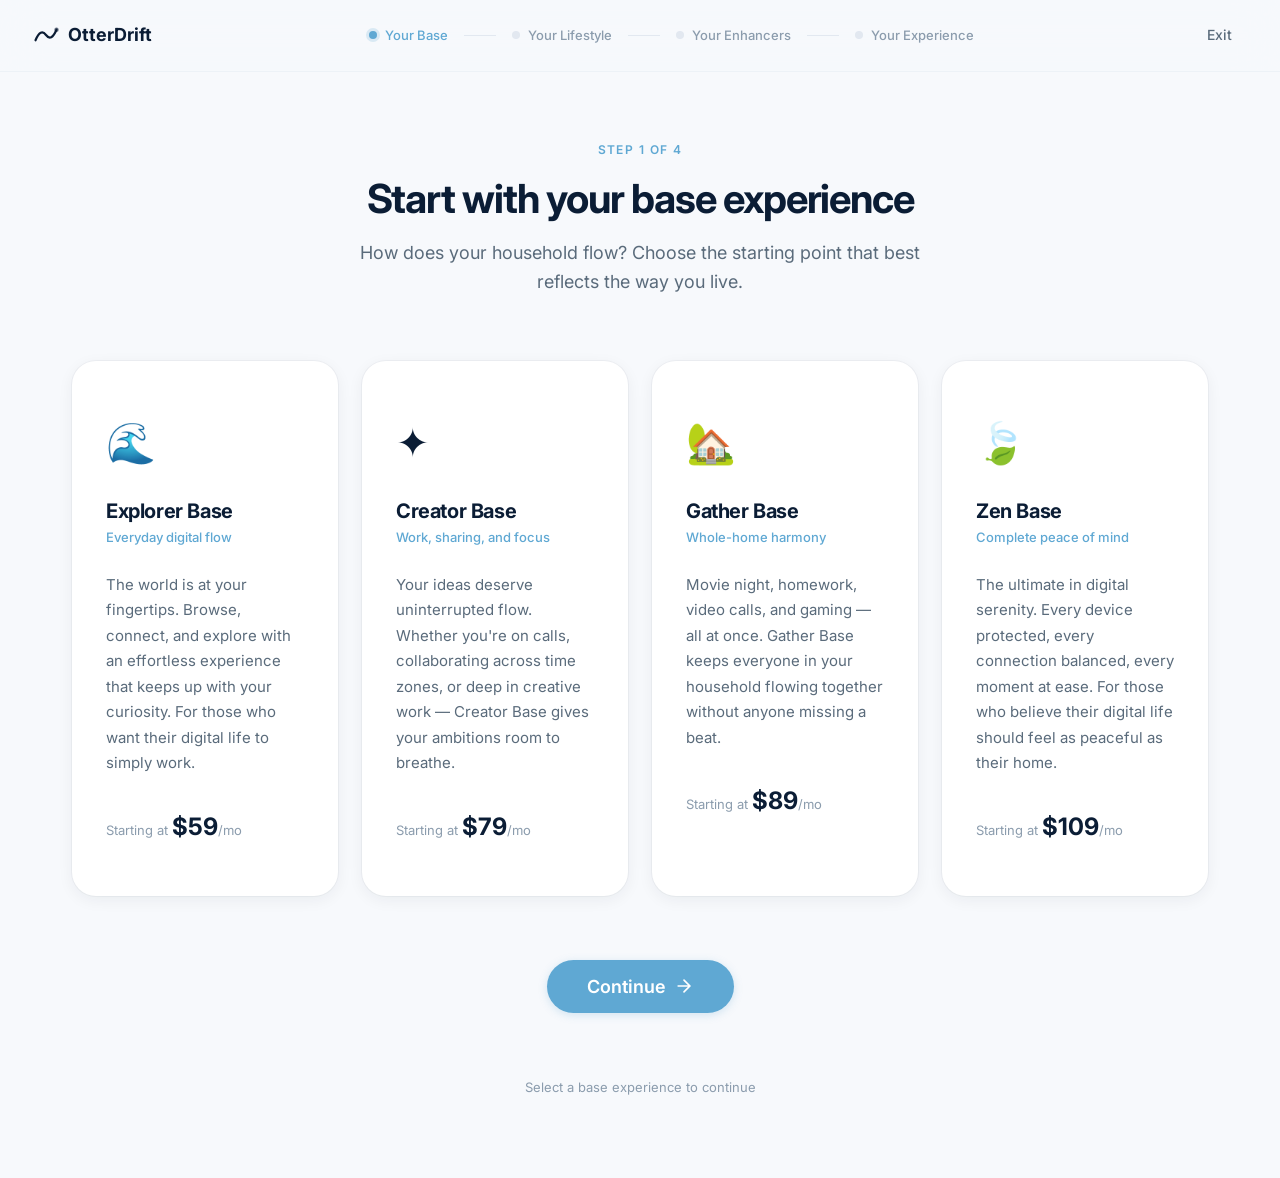
==== build.html @ 93a8de09 "Design complete OtterDrift website with Apple-inspired buyer flow Build the full OtterDrift brand we" ====
<!DOCTYPE html>
<html lang="en">
<head>
  <meta charset="UTF-8">
  <meta name="viewport" content="width=device-width, initial-scale=1.0">
  <title>Build Your Experience — OtterDrift</title>
  <meta name="description" content="Build your personal OtterDrift experience. Choose your base, tell us about your life, and we'll shape the perfect connection for you.">
  <link rel="preconnect" href="https://fonts.googleapis.com">
  <link rel="preconnect" href="https://fonts.gstatic.com" crossorigin>
  <link href="https://fonts.googleapis.com/css2?family=Inter:wght@400;500;600;700&display=swap" rel="stylesheet">
  <link rel="stylesheet" href="css/style.css">
  <link rel="icon" href="data:image/svg+xml,<svg xmlns='http://www.w3.org/2000/svg' viewBox='0 0 32 32'><path d='M6 22 Q12 10 16 16 Q20 22 26 10' stroke='%235FA8D3' fill='none' stroke-width='3' stroke-linecap='round'/></svg>">
</head>
<body class="build-page">

  <!-- Build Navigation -->
  <nav class="build-nav" id="buildNav">
    <a href="index.html" class="build-nav__logo">
      <svg viewBox="0 0 32 32" fill="none">
        <path d="M4 22 Q10 8 16 16 Q22 24 28 10" stroke="currentColor" stroke-width="2.5" stroke-linecap="round" fill="none"/>
        <circle cx="28" cy="10" r="2.5" fill="currentColor" opacity="0.6"/>
      </svg>
      OtterDrift
    </a>

    <div class="build-nav__progress" id="progressNav">
      <div class="build-nav__step build-nav__step--active" data-step="1">
        <span class="build-nav__step-dot"></span>
        <span class="build-nav__step-text">Your Base</span>
      </div>
      <div class="build-nav__separator"></div>
      <div class="build-nav__step" data-step="2">
        <span class="build-nav__step-dot"></span>
        <span class="build-nav__step-text">Your Lifestyle</span>
      </div>
      <div class="build-nav__separator"></div>
      <div class="build-nav__step" data-step="3">
        <span class="build-nav__step-dot"></span>
        <span class="build-nav__step-text">Your Enhancers</span>
      </div>
      <div class="build-nav__separator"></div>
      <div class="build-nav__step" data-step="4">
        <span class="build-nav__step-dot"></span>
        <span class="build-nav__step-text">Your Experience</span>
      </div>
    </div>

    <a href="index.html" class="build-nav__close">
      <span>Exit</span>
    </a>
  </nav>

  <!-- Build Flow -->
  <div class="build-flow" id="buildFlow">

    <!-- ==============================
         STEP 1: Choose Your Base
         ============================== -->
    <div class="build-step build-step--active" id="step1" data-step="1">
      <div class="build-step__header">
        <span class="build-step__overline">Step 1 of 4</span>
        <h1 class="build-step__title">Start with your base experience</h1>
        <p class="build-step__subtitle">
          How does your household flow? Choose the starting point that best reflects the way you live.
        </p>
      </div>

      <div class="base-grid" id="baseGrid">

        <!-- Explorer Base -->
        <div class="base-card base-card--explorer" data-base="explorer" data-price="59">
          <div class="base-card__check">
            <svg viewBox="0 0 24 24" fill="none" stroke="currentColor" stroke-width="3" stroke-linecap="round" stroke-linejoin="round" width="14" height="14">
              <polyline points="20 6 9 17 4 12"/>
            </svg>
          </div>
          <span class="base-card__icon">🌊</span>
          <h3 class="base-card__name">Explorer Base</h3>
          <p class="base-card__tagline">Everyday digital flow</p>
          <p class="base-card__desc">
            The world is at your fingertips. Browse, connect, and explore with an effortless experience that keeps up with your curiosity. For those who want their digital life to simply work.
          </p>
          <div class="base-card__price">
            Starting at <strong>$59</strong>/mo
          </div>
        </div>

        <!-- Creator Base -->
        <div class="base-card base-card--creator" data-base="creator" data-price="79">
          <div class="base-card__check">
            <svg viewBox="0 0 24 24" fill="none" stroke="currentColor" stroke-width="3" stroke-linecap="round" stroke-linejoin="round" width="14" height="14">
              <polyline points="20 6 9 17 4 12"/>
            </svg>
          </div>
          <span class="base-card__icon">✦</span>
          <h3 class="base-card__name">Creator Base</h3>
          <p class="base-card__tagline">Work, sharing, and focus</p>
          <p class="base-card__desc">
            Your ideas deserve uninterrupted flow. Whether you're on calls, collaborating across time zones, or deep in creative work — Creator Base gives your ambitions room to breathe.
          </p>
          <div class="base-card__price">
            Starting at <strong>$79</strong>/mo
          </div>
        </div>

        <!-- Gather Base -->
        <div class="base-card base-card--gather" data-base="gather" data-price="89">
          <div class="base-card__check">
            <svg viewBox="0 0 24 24" fill="none" stroke="currentColor" stroke-width="3" stroke-linecap="round" stroke-linejoin="round" width="14" height="14">
              <polyline points="20 6 9 17 4 12"/>
            </svg>
          </div>
          <span class="base-card__icon">🏡</span>
          <h3 class="base-card__name">Gather Base</h3>
          <p class="base-card__tagline">Whole-home harmony</p>
          <p class="base-card__desc">
            Movie night, homework, video calls, and gaming — all at once. Gather Base keeps everyone in your household flowing together without anyone missing a beat.
          </p>
          <div class="base-card__price">
            Starting at <strong>$89</strong>/mo
          </div>
        </div>

        <!-- Zen Base -->
        <div class="base-card base-card--zen" data-base="zen" data-price="109">
          <div class="base-card__check">
            <svg viewBox="0 0 24 24" fill="none" stroke="currentColor" stroke-width="3" stroke-linecap="round" stroke-linejoin="round" width="14" height="14">
              <polyline points="20 6 9 17 4 12"/>
            </svg>
          </div>
          <span class="base-card__icon">🍃</span>
          <h3 class="base-card__name">Zen Base</h3>
          <p class="base-card__tagline">Complete peace of mind</p>
          <p class="base-card__desc">
            The ultimate in digital serenity. Every device protected, every connection balanced, every moment at ease. For those who believe their digital life should feel as peaceful as their home.
          </p>
          <div class="base-card__price">
            Starting at <strong>$109</strong>/mo
          </div>
        </div>

      </div>

      <div class="build-actions">
        <button class="btn btn--primary btn--large" id="step1Next" disabled>
          Continue
          <svg class="btn__icon" viewBox="0 0 24 24" fill="none" stroke="currentColor" stroke-width="2" stroke-linecap="round">
            <path d="M5 12h14M12 5l7 7-7 7"/>
          </svg>
        </button>
      </div>
      <p class="build-hint" id="step1Hint">Select a base experience to continue</p>
    </div>

    <!-- ==============================
         STEP 2: Lifestyle Fit
         ============================== -->
    <div class="build-step" id="step2" data-step="2">
      <div class="build-step__header">
        <span class="build-step__overline">Step 2 of 4</span>
        <h1 class="build-step__title">Tell us about your home</h1>
        <p class="build-step__subtitle">
          What best reflects how your household lives? This helps us shape the experience around you.
        </p>
      </div>

      <div class="personalization-section">
        <div class="personalization-section__header">
          <p class="personalization-section__label">Lifestyle Fit</p>
          <h3 class="personalization-section__title">Select what resonates most</h3>
          <p class="personalization-section__desc">Choose one or more that describe your home life.</p>
        </div>

        <div class="lifestyle-grid" id="lifestyleGrid">

          <div class="lifestyle-card" data-lifestyle="busy-household">
            <span class="lifestyle-card__icon">👨‍👩‍👧‍👦</span>
            <h4 class="lifestyle-card__name">Busy household</h4>
            <p class="lifestyle-card__desc">Multiple people, multiple rhythms, one seamless experience for all.</p>
          </div>

          <div class="lifestyle-card" data-lifestyle="home-office">
            <span class="lifestyle-card__icon">💼</span>
            <h4 class="lifestyle-card__name">Home office</h4>
            <p class="lifestyle-card__desc">Your professional life deserves a dedicated, focused flow.</p>
          </div>

          <div class="lifestyle-card" data-lifestyle="streaming">
            <span class="lifestyle-card__icon">🎬</span>
            <h4 class="lifestyle-card__name">Streaming &amp; entertainment</h4>
            <p class="lifestyle-card__desc">Every story deserves to be experienced without interruption.</p>
          </div>

          <div class="lifestyle-card" data-lifestyle="gaming">
            <span class="lifestyle-card__icon">🎮</span>
            <h4 class="lifestyle-card__name">Gaming &amp; immersive</h4>
            <p class="lifestyle-card__desc">Dive deep into immersive worlds without looking back.</p>
          </div>

          <div class="lifestyle-card" data-lifestyle="smart-home">
            <span class="lifestyle-card__icon">🏠</span>
            <h4 class="lifestyle-card__name">Smart home</h4>
            <p class="lifestyle-card__desc">Your home thinks ahead so you don't have to.</p>
          </div>

        </div>
      </div>

      <div class="build-actions">
        <button class="btn btn--secondary" id="step2Back">
          <svg class="btn__icon" viewBox="0 0 24 24" fill="none" stroke="currentColor" stroke-width="2" stroke-linecap="round" style="transform: rotate(180deg);">
            <path d="M5 12h14M12 5l7 7-7 7"/>
          </svg>
          Back
        </button>
        <button class="btn btn--primary btn--large" id="step2Next" disabled>
          Continue
          <svg class="btn__icon" viewBox="0 0 24 24" fill="none" stroke="currentColor" stroke-width="2" stroke-linecap="round">
            <path d="M5 12h14M12 5l7 7-7 7"/>
          </svg>
        </button>
      </div>
      <p class="build-hint" id="step2Hint">Select at least one lifestyle to continue</p>
    </div>

    <!-- ==============================
         STEP 3: Experience Enhancers
         ============================== -->
    <div class="build-step" id="step3" data-step="3">
      <div class="build-step__header">
        <span class="build-step__overline">Step 3 of 4</span>
        <h1 class="build-step__title">Complete your experience</h1>
        <p class="build-step__subtitle">
          These aren't extras — they're essential elements that make your OtterDrift experience feel complete.
        </p>
      </div>

      <div class="personalization-section">
        <div class="personalization-section__header">
          <p class="personalization-section__label">Experience Enhancers</p>
          <h3 class="personalization-section__title">Shape how OtterDrift works for you</h3>
          <p class="personalization-section__desc">Select the elements that matter most to your household.</p>
        </div>

        <div class="enhancer-grid" id="enhancerGrid">

          <div class="enhancer-card" data-enhancer="flow-management" data-enhancer-price="10">
            <div class="enhancer-card__check">
              <svg viewBox="0 0 24 24" fill="none" stroke="currentColor" stroke-width="3" stroke-linecap="round" width="12" height="12">
                <polyline points="20 6 9 17 4 12"/>
              </svg>
            </div>
            <span class="enhancer-card__icon">🌀</span>
            <h4 class="enhancer-card__name">Intelligent flow management</h4>
            <p class="enhancer-card__desc">Your connection learns your rhythm and adapts — prioritizing what matters, when it matters.</p>
            <p class="enhancer-card__price">+$10/mo</p>
          </div>

          <div class="enhancer-card" data-enhancer="digital-safety" data-enhancer-price="10">
            <div class="enhancer-card__check">
              <svg viewBox="0 0 24 24" fill="none" stroke="currentColor" stroke-width="3" stroke-linecap="round" width="12" height="12">
                <polyline points="20 6 9 17 4 12"/>
              </svg>
            </div>
            <span class="enhancer-card__icon">🛡️</span>
            <h4 class="enhancer-card__name">Digital safety &amp; protection</h4>
            <p class="enhancer-card__desc">A protective layer that keeps threats away from every device in your home — invisibly and automatically.</p>
            <p class="enhancer-card__price">+$10/mo</p>
          </div>

          <div class="enhancer-card" data-enhancer="guest-access" data-enhancer-price="5">
            <div class="enhancer-card__check">
              <svg viewBox="0 0 24 24" fill="none" stroke="currentColor" stroke-width="3" stroke-linecap="round" width="12" height="12">
                <polyline points="20 6 9 17 4 12"/>
              </svg>
            </div>
            <span class="enhancer-card__icon">👋</span>
            <h4 class="enhancer-card__name">Guest access control</h4>
            <p class="enhancer-card__desc">Welcome visitors with seamless, separated access — no sharing passwords, no worries.</p>
            <p class="enhancer-card__price">+$5/mo</p>
          </div>

          <div class="enhancer-card" data-enhancer="priority-support" data-enhancer-price="15">
            <div class="enhancer-card__check">
              <svg viewBox="0 0 24 24" fill="none" stroke="currentColor" stroke-width="3" stroke-linecap="round" width="12" height="12">
                <polyline points="20 6 9 17 4 12"/>
              </svg>
            </div>
            <span class="enhancer-card__icon">💬</span>
            <h4 class="enhancer-card__name">Priority human support</h4>
            <p class="enhancer-card__desc">Real people, not automated responses. A dedicated expert is always just a call away when you need guidance.</p>
            <p class="enhancer-card__price">+$15/mo</p>
          </div>

          <div class="enhancer-card" data-enhancer="quiet-focus" data-enhancer-price="5">
            <div class="enhancer-card__check">
              <svg viewBox="0 0 24 24" fill="none" stroke="currentColor" stroke-width="3" stroke-linecap="round" width="12" height="12">
                <polyline points="20 6 9 17 4 12"/>
              </svg>
            </div>
            <span class="enhancer-card__icon">🌙</span>
            <h4 class="enhancer-card__name">Quiet &amp; focus modes</h4>
            <p class="enhancer-card__desc">Schedule distraction-free windows for work, sleep, or family time. Your home follows your lead.</p>
            <p class="enhancer-card__price">+$5/mo</p>
          </div>

        </div>
      </div>

      <div class="build-actions">
        <button class="btn btn--secondary" id="step3Back">
          <svg class="btn__icon" viewBox="0 0 24 24" fill="none" stroke="currentColor" stroke-width="2" stroke-linecap="round" style="transform: rotate(180deg);">
            <path d="M5 12h14M12 5l7 7-7 7"/>
          </svg>
          Back
        </button>
        <button class="btn btn--primary btn--large" id="step3Next" disabled>
          See My Experience
          <svg class="btn__icon" viewBox="0 0 24 24" fill="none" stroke="currentColor" stroke-width="2" stroke-linecap="round">
            <path d="M5 12h14M12 5l7 7-7 7"/>
          </svg>
        </button>
      </div>
      <p class="build-hint" id="step3Hint">Select at least one enhancer to continue</p>
    </div>

    <!-- ==============================
         STEP 4: Experience Summary & Checkout
         ============================== -->
    <div class="build-step" id="step4" data-step="4">
      <div class="build-step__header">
        <span class="build-step__overline">Your Experience</span>
        <h1 class="build-step__title">Here's what we've built together</h1>
        <p class="build-step__subtitle">
          A curated OtterDrift experience, shaped entirely around the way you live.
        </p>
      </div>

      <!-- Summary Card -->
      <div class="summary" id="summaryContainer">
        <div class="summary__card">

          <!-- Summary Hero -->
          <div class="summary__hero">
            <div class="summary__hero-content">
              <p class="summary__hero-overline">Your OtterDrift Experience</p>
              <h2 class="summary__hero-title" id="summaryTitle"><!-- Dynamically populated --></h2>
              <p class="summary__hero-narrative" id="summaryNarrative"><!-- Dynamically populated --></p>
            </div>
          </div>

          <!-- Summary Body -->
          <div class="summary__body">

            <!-- Base -->
            <div class="summary__section">
              <p class="summary__section-label">Your base experience</p>
              <div class="summary__base" id="summaryBase">
                <!-- Dynamically populated -->
              </div>
            </div>

            <!-- Lifestyle -->
            <div class="summary__section">
              <p class="summary__section-label">Your lifestyle</p>
              <div class="summary__tags" id="summaryLifestyle">
                <!-- Dynamically populated -->
              </div>
            </div>

            <!-- Enhancers -->
            <div class="summary__section">
              <p class="summary__section-label">Your experience includes</p>
              <div class="summary__tags" id="summaryEnhancers">
                <!-- Dynamically populated -->
              </div>
            </div>

            <!-- Price -->
            <div class="summary__price-section">
              <p class="summary__price-label">Your monthly experience</p>
              <p class="summary__price" id="summaryPrice"><!-- Dynamically populated --></p>
              <p class="summary__price-note">No contracts. No hidden fees. Cancel anytime.</p>
            </div>

          </div>

          <!-- Checkout -->
          <div class="summary__checkout">
            <button class="summary__checkout-btn" id="checkoutBtn">
              Begin My OtterDrift Experience
            </button>
          </div>

          <!-- Reassurance -->
          <div class="summary__reassurance">
            <div class="summary__reassurance-item">
              <svg viewBox="0 0 24 24" fill="none" stroke="currentColor" stroke-width="2" stroke-linecap="round">
                <polyline points="20 6 9 17 4 12"/>
              </svg>
              No contracts
            </div>
            <div class="summary__reassurance-item">
              <svg viewBox="0 0 24 24" fill="none" stroke="currentColor" stroke-width="2" stroke-linecap="round">
                <polyline points="20 6 9 17 4 12"/>
              </svg>
              Free setup
            </div>
            <div class="summary__reassurance-item">
              <svg viewBox="0 0 24 24" fill="none" stroke="currentColor" stroke-width="2" stroke-linecap="round">
                <polyline points="20 6 9 17 4 12"/>
              </svg>
              30-day peace of mind guarantee
            </div>
          </div>

        </div>
      </div>

      <!-- Checkout Form (hidden initially) -->
      <div class="checkout-form" id="checkoutForm" style="display: none;">
        <div class="checkout-form__section">
          <h3 class="checkout-form__title">Where should we set up your experience?</h3>
          <div class="form-row">
            <div class="form-group">
              <label for="firstName">First name</label>
              <input type="text" id="firstName" placeholder="Jane">
            </div>
            <div class="form-group">
              <label for="lastName">Last name</label>
              <input type="text" id="lastName" placeholder="Doe">
            </div>
          </div>
          <div class="form-row--full" style="margin-bottom: var(--space-lg);">
            <div class="form-group">
              <label for="email">Email address</label>
              <input type="email" id="email" placeholder="jane@example.com">
            </div>
          </div>
          <div class="form-row--full" style="margin-bottom: var(--space-lg);">
            <div class="form-group">
              <label for="address">Service address</label>
              <input type="text" id="address" placeholder="123 River Lane">
            </div>
          </div>
          <div class="form-row">
            <div class="form-group">
              <label for="city">City</label>
              <input type="text" id="city" placeholder="Riverdale">
            </div>
            <div class="form-group">
              <label for="zip">ZIP code</label>
              <input type="text" id="zip" placeholder="90210">
            </div>
          </div>
          <div class="form-row--full" style="margin-bottom: var(--space-lg);">
            <div class="form-group">
              <label for="phone">Phone number</label>
              <input type="tel" id="phone" placeholder="(555) 123-4567">
            </div>
          </div>
        </div>

        <div class="checkout-form__section">
          <h3 class="checkout-form__title">When would you like to start?</h3>
          <div class="form-row--full">
            <div class="form-group">
              <label for="startDate">Preferred start date</label>
              <input type="date" id="startDate">
            </div>
          </div>
        </div>

        <div class="build-actions" style="padding-top: var(--space-xl);">
          <button class="btn btn--primary btn--large" id="submitOrder" style="width: 100%; max-width: 400px;">
            Complete My Experience
            <svg class="btn__icon" viewBox="0 0 24 24" fill="none" stroke="currentColor" stroke-width="2" stroke-linecap="round">
              <polyline points="20 6 9 17 4 12"/>
            </svg>
          </button>
        </div>
        <p class="build-hint">Your information is encrypted and secure. We'll reach out to confirm your setup details.</p>
      </div>

      <div class="build-actions" id="step4Actions">
        <button class="btn btn--secondary" id="step4Back">
          <svg class="btn__icon" viewBox="0 0 24 24" fill="none" stroke="currentColor" stroke-width="2" stroke-linecap="round" style="transform: rotate(180deg);">
            <path d="M5 12h14M12 5l7 7-7 7"/>
          </svg>
          Adjust My Experience
        </button>
      </div>

      <!-- Confirmation (hidden initially) -->
      <div id="confirmationScreen" style="display: none;">
        <div class="summary" style="margin-top: var(--space-2xl);">
          <div class="summary__card">
            <div class="summary__hero" style="padding: var(--space-4xl) var(--space-2xl);">
              <div class="summary__hero-content">
                <p style="font-size: 3rem; margin-bottom: var(--space-lg);">🎉</p>
                <h2 class="summary__hero-title">Welcome to OtterDrift</h2>
                <p class="summary__hero-narrative" style="margin-top: var(--space-lg);">
                  Your experience is being prepared. We'll reach out shortly with everything you need to start your seamless, effortless digital life. The drift begins soon.
                </p>
              </div>
            </div>
            <div style="padding: var(--space-2xl); text-align: center;">
              <a href="index.html" class="btn btn--primary">Return Home</a>
            </div>
          </div>
        </div>
      </div>

    </div>

  </div>

  <script src="js/build.js"></script>
</body>
</html>
---- css/style.css ----
/* ============================================
   OtterDrift Design System
   A calm, fluid, premium experience
   ============================================ */

/* ---------- Reset & Base ---------- */
*, *::before, *::after {
  margin: 0;
  padding: 0;
  box-sizing: border-box;
}

html {
  scroll-behavior: smooth;
  -webkit-font-smoothing: antialiased;
  -moz-osx-font-smoothing: grayscale;
}

body {
  font-family: 'Inter', -apple-system, BlinkMacSystemFont, 'SF Pro Display', 'Segoe UI', Roboto, Helvetica, Arial, sans-serif;
  color: var(--color-text);
  background-color: var(--color-background);
  line-height: 1.6;
  overflow-x: hidden;
}

img { max-width: 100%; display: block; }
a { text-decoration: none; color: inherit; }
button { cursor: pointer; border: none; background: none; font-family: inherit; }
ul, ol { list-style: none; }

/* ---------- Design Tokens ---------- */
:root {
  /* Colors */
  --color-primary: #0B1D35;
  --color-secondary: #1B4965;
  --color-accent: #5FA8D3;
  --color-accent-soft: #8FC4E2;
  --color-warm: #CAE9FF;
  --color-highlight: #62B6CB;
  --color-surface: #FFFFFF;
  --color-background: #F7F9FC;
  --color-background-warm: #F0F4F8;
  --color-text: #0B1D35;
  --color-text-secondary: #5A6B7B;
  --color-text-light: #8B9CAD;
  --color-border: #E2E8F0;
  --color-border-light: #EDF2F7;
  --color-amber: #E8985E;
  --color-success: #48BB78;
  --color-hero-start: #0B1D35;
  --color-hero-mid: #1B4965;
  --color-hero-end: #2A6F97;

  /* Typography */
  --font-primary: 'Inter', -apple-system, BlinkMacSystemFont, 'SF Pro Display', 'Segoe UI', Roboto, sans-serif;

  /* Spacing */
  --space-2xs: 0.125rem;
  --space-xs: 0.25rem;
  --space-sm: 0.5rem;
  --space-md: 1rem;
  --space-lg: 1.5rem;
  --space-xl: 2rem;
  --space-2xl: 3rem;
  --space-3xl: 4rem;
  --space-4xl: 6rem;
  --space-5xl: 8rem;

  /* Borders */
  --radius-sm: 8px;
  --radius-md: 12px;
  --radius-lg: 16px;
  --radius-xl: 24px;
  --radius-2xl: 32px;
  --radius-full: 9999px;

  /* Shadows */
  --shadow-xs: 0 1px 2px rgba(11, 29, 53, 0.03);
  --shadow-sm: 0 1px 3px rgba(11, 29, 53, 0.04), 0 1px 2px rgba(11, 29, 53, 0.03);
  --shadow-md: 0 4px 6px -1px rgba(11, 29, 53, 0.05), 0 2px 4px -1px rgba(11, 29, 53, 0.03);
  --shadow-lg: 0 10px 25px -3px rgba(11, 29, 53, 0.06), 0 4px 10px -2px rgba(11, 29, 53, 0.03);
  --shadow-xl: 0 20px 40px -5px rgba(11, 29, 53, 0.08), 0 8px 16px -4px rgba(11, 29, 53, 0.03);
  --shadow-2xl: 0 25px 60px -12px rgba(11, 29, 53, 0.12);
  --shadow-card: 0 0 0 1px rgba(11, 29, 53, 0.04), 0 4px 16px rgba(11, 29, 53, 0.06);
  --shadow-card-hover: 0 0 0 1px rgba(95, 168, 211, 0.2), 0 8px 32px rgba(11, 29, 53, 0.1);
  --shadow-selected: 0 0 0 2px var(--color-accent), 0 8px 32px rgba(95, 168, 211, 0.15);

  /* Transitions */
  --ease-out: cubic-bezier(0.16, 1, 0.3, 1);
  --ease-in-out: cubic-bezier(0.65, 0, 0.35, 1);
  --ease-spring: cubic-bezier(0.34, 1.56, 0.64, 1);
  --transition-fast: 150ms var(--ease-out);
  --transition-base: 300ms var(--ease-out);
  --transition-slow: 500ms var(--ease-out);
  --transition-smooth: 700ms var(--ease-out);

  /* Layout */
  --container-max: 1200px;
  --container-narrow: 800px;
  --container-wide: 1400px;
  --nav-height: 72px;
}

/* ---------- Typography ---------- */
h1, h2, h3, h4, h5, h6 {
  font-weight: 600;
  line-height: 1.2;
  letter-spacing: -0.02em;
}

.text-display {
  font-size: clamp(2.5rem, 6vw, 4.5rem);
  font-weight: 700;
  line-height: 1.08;
  letter-spacing: -0.03em;
}

.text-headline {
  font-size: clamp(2rem, 4vw, 3rem);
  font-weight: 600;
  line-height: 1.15;
  letter-spacing: -0.025em;
}

.text-title {
  font-size: clamp(1.5rem, 3vw, 2rem);
  font-weight: 600;
  line-height: 1.2;
}

.text-subtitle {
  font-size: clamp(1.125rem, 2vw, 1.375rem);
  font-weight: 500;
  line-height: 1.4;
}

.text-body {
  font-size: 1rem;
  line-height: 1.6;
}

.text-body-lg {
  font-size: clamp(1.0625rem, 1.5vw, 1.25rem);
  line-height: 1.6;
}

.text-caption {
  font-size: 0.875rem;
  line-height: 1.5;
  color: var(--color-text-secondary);
}

.text-overline {
  font-size: 0.75rem;
  font-weight: 600;
  letter-spacing: 0.1em;
  text-transform: uppercase;
  color: var(--color-accent);
}

/* ---------- Layout ---------- */
.container {
  max-width: var(--container-max);
  margin: 0 auto;
  padding: 0 var(--space-xl);
}

.container--narrow {
  max-width: var(--container-narrow);
}

.container--wide {
  max-width: var(--container-wide);
}

.section {
  padding: var(--space-5xl) 0;
}

.section--compact {
  padding: var(--space-3xl) 0;
}

/* ---------- Navigation ---------- */
.nav {
  position: fixed;
  top: 0;
  left: 0;
  right: 0;
  height: var(--nav-height);
  z-index: 1000;
  transition: background var(--transition-base), box-shadow var(--transition-base), backdrop-filter var(--transition-base);
}

.nav--scrolled {
  background: rgba(247, 249, 252, 0.85);
  backdrop-filter: blur(20px) saturate(180%);
  -webkit-backdrop-filter: blur(20px) saturate(180%);
  box-shadow: 0 1px 0 rgba(11, 29, 53, 0.06);
}

.nav--dark {
  background: transparent;
}

.nav--dark.nav--scrolled {
  background: rgba(11, 29, 53, 0.85);
  backdrop-filter: blur(20px) saturate(180%);
  -webkit-backdrop-filter: blur(20px) saturate(180%);
}

.nav__inner {
  max-width: var(--container-wide);
  margin: 0 auto;
  padding: 0 var(--space-xl);
  height: 100%;
  display: flex;
  align-items: center;
  justify-content: space-between;
}

.nav__logo {
  display: flex;
  align-items: center;
  gap: var(--space-sm);
  font-size: 1.25rem;
  font-weight: 700;
  letter-spacing: -0.02em;
  color: var(--color-text);
  transition: color var(--transition-fast);
}

.nav--dark .nav__logo {
  color: var(--color-surface);
}

.nav__logo svg {
  width: 32px;
  height: 32px;
}

.nav__links {
  display: flex;
  align-items: center;
  gap: var(--space-2xl);
}

.nav__link {
  font-size: 0.9375rem;
  font-weight: 500;
  color: var(--color-text-secondary);
  transition: color var(--transition-fast);
  position: relative;
}

.nav__link::after {
  content: '';
  position: absolute;
  bottom: -4px;
  left: 0;
  width: 0;
  height: 2px;
  background: var(--color-accent);
  border-radius: 1px;
  transition: width var(--transition-base);
}

.nav__link:hover {
  color: var(--color-text);
}

.nav__link:hover::after {
  width: 100%;
}

.nav--dark .nav__link {
  color: rgba(255, 255, 255, 0.7);
}

.nav--dark .nav__link:hover {
  color: rgba(255, 255, 255, 1);
}

.nav__cta {
  font-size: 0.875rem;
  font-weight: 600;
  padding: 0.625rem 1.25rem;
  border-radius: var(--radius-full);
  background: var(--color-accent);
  color: var(--color-surface);
  transition: background var(--transition-fast), transform var(--transition-fast), box-shadow var(--transition-fast);
}

.nav__cta:hover {
  background: var(--color-highlight);
  transform: translateY(-1px);
  box-shadow: 0 4px 12px rgba(95, 168, 211, 0.3);
}

.nav__mobile-toggle {
  display: none;
  flex-direction: column;
  gap: 5px;
  width: 24px;
  padding: 2px 0;
}

.nav__mobile-toggle span {
  display: block;
  height: 2px;
  background: var(--color-text);
  border-radius: 1px;
  transition: var(--transition-base);
}

.nav--dark .nav__mobile-toggle span {
  background: var(--color-surface);
}

/* ---------- Buttons ---------- */
.btn {
  display: inline-flex;
  align-items: center;
  justify-content: center;
  gap: var(--space-sm);
  font-size: 1rem;
  font-weight: 600;
  padding: 0.875rem 2rem;
  border-radius: var(--radius-full);
  transition: all var(--transition-base);
  position: relative;
  overflow: hidden;
}

.btn--primary {
  background: var(--color-accent);
  color: var(--color-surface);
  box-shadow: 0 2px 8px rgba(95, 168, 211, 0.25);
}

.btn--primary:hover {
  background: var(--color-highlight);
  transform: translateY(-2px);
  box-shadow: 0 6px 20px rgba(95, 168, 211, 0.35);
}

.btn--primary:active {
  transform: translateY(0);
}

.btn--secondary {
  background: var(--color-surface);
  color: var(--color-text);
  box-shadow: var(--shadow-sm);
  border: 1px solid var(--color-border);
}

.btn--secondary:hover {
  box-shadow: var(--shadow-md);
  border-color: var(--color-accent);
  transform: translateY(-1px);
}

.btn--ghost {
  background: transparent;
  color: var(--color-accent);
  padding: 0.875rem 1rem;
}

.btn--ghost:hover {
  background: rgba(95, 168, 211, 0.08);
}

.btn--large {
  font-size: 1.125rem;
  padding: 1rem 2.5rem;
}

.btn--dark {
  background: var(--color-primary);
  color: var(--color-surface);
}

.btn--dark:hover {
  background: var(--color-secondary);
  transform: translateY(-2px);
  box-shadow: 0 6px 20px rgba(11, 29, 53, 0.25);
}

.btn__icon {
  width: 20px;
  height: 20px;
  transition: transform var(--transition-fast);
}

.btn:hover .btn__icon {
  transform: translateX(3px);
}

/* ---------- Homepage: Hero ---------- */
.hero {
  position: relative;
  min-height: 100vh;
  display: flex;
  align-items: center;
  justify-content: center;
  overflow: hidden;
  background: var(--color-primary);
}

.hero__bg {
  position: absolute;
  inset: 0;
  background: linear-gradient(
    135deg,
    var(--color-hero-start) 0%,
    var(--color-hero-mid) 40%,
    var(--color-hero-end) 70%,
    #3A7CA5 100%
  );
  background-size: 400% 400%;
  animation: heroGradient 20s ease infinite;
}

.hero__bg::after {
  content: '';
  position: absolute;
  inset: 0;
  background:
    radial-gradient(ellipse 80% 50% at 50% 100%, rgba(95, 168, 211, 0.15) 0%, transparent 60%),
    radial-gradient(ellipse 60% 40% at 80% 20%, rgba(98, 182, 203, 0.1) 0%, transparent 50%);
}

@keyframes heroGradient {
  0%, 100% { background-position: 0% 50%; }
  25% { background-position: 50% 100%; }
  50% { background-position: 100% 50%; }
  75% { background-position: 50% 0%; }
}

.hero__waves {
  position: absolute;
  bottom: 0;
  left: 0;
  right: 0;
  height: 200px;
  overflow: hidden;
}

.hero__wave {
  position: absolute;
  bottom: 0;
  left: -5%;
  width: 110%;
  height: 100%;
  opacity: 0.08;
}

.hero__wave path {
  fill: var(--color-surface);
}

.hero__wave--1 { animation: waveFloat 8s ease-in-out infinite; }
.hero__wave--2 { animation: waveFloat 10s ease-in-out infinite reverse; opacity: 0.05; bottom: -20px; }
.hero__wave--3 { animation: waveFloat 12s ease-in-out infinite; opacity: 0.03; bottom: -40px; }

@keyframes waveFloat {
  0%, 100% { transform: translateX(0); }
  50% { transform: translateX(20px); }
}

.hero__content {
  position: relative;
  z-index: 1;
  text-align: center;
  padding: var(--space-5xl) var(--space-xl);
  max-width: 900px;
}

.hero__overline {
  display: inline-block;
  font-size: 0.8125rem;
  font-weight: 600;
  letter-spacing: 0.15em;
  text-transform: uppercase;
  color: var(--color-accent-soft);
  margin-bottom: var(--space-xl);
  opacity: 0;
  animation: fadeUp 800ms var(--ease-out) 200ms forwards;
}

.hero__title {
  font-size: clamp(2.75rem, 7vw, 5rem);
  font-weight: 700;
  line-height: 1.05;
  letter-spacing: -0.035em;
  color: var(--color-surface);
  margin-bottom: var(--space-xl);
  opacity: 0;
  animation: fadeUp 800ms var(--ease-out) 400ms forwards;
}

.hero__title em {
  font-style: normal;
  background: linear-gradient(135deg, var(--color-accent-soft), var(--color-warm));
  -webkit-background-clip: text;
  -webkit-text-fill-color: transparent;
  background-clip: text;
}

.hero__subtitle {
  font-size: clamp(1.0625rem, 2vw, 1.3125rem);
  font-weight: 400;
  line-height: 1.6;
  color: rgba(255, 255, 255, 0.7);
  max-width: 600px;
  margin: 0 auto var(--space-2xl);
  opacity: 0;
  animation: fadeUp 800ms var(--ease-out) 600ms forwards;
}

.hero__cta-group {
  display: flex;
  align-items: center;
  justify-content: center;
  gap: var(--space-lg);
  opacity: 0;
  animation: fadeUp 800ms var(--ease-out) 800ms forwards;
}

.hero__cta {
  font-size: 1.0625rem;
  font-weight: 600;
  padding: 1rem 2.5rem;
  border-radius: var(--radius-full);
  background: var(--color-surface);
  color: var(--color-primary);
  transition: all var(--transition-base);
  box-shadow: 0 4px 16px rgba(0, 0, 0, 0.1);
}

.hero__cta:hover {
  transform: translateY(-2px);
  box-shadow: 0 8px 30px rgba(0, 0, 0, 0.15);
}

.hero__cta--ghost {
  background: transparent;
  color: rgba(255, 255, 255, 0.9);
  border: 1.5px solid rgba(255, 255, 255, 0.25);
  box-shadow: none;
}

.hero__cta--ghost:hover {
  background: rgba(255, 255, 255, 0.1);
  border-color: rgba(255, 255, 255, 0.4);
  box-shadow: none;
}

.hero__scroll-hint {
  position: absolute;
  bottom: var(--space-2xl);
  left: 50%;
  transform: translateX(-50%);
  display: flex;
  flex-direction: column;
  align-items: center;
  gap: var(--space-sm);
  color: rgba(255, 255, 255, 0.4);
  font-size: 0.75rem;
  letter-spacing: 0.1em;
  text-transform: uppercase;
  opacity: 0;
  animation: fadeIn 800ms var(--ease-out) 1200ms forwards;
}

.hero__scroll-hint svg {
  width: 20px;
  height: 20px;
  animation: scrollBounce 2s ease-in-out infinite;
}

@keyframes scrollBounce {
  0%, 100% { transform: translateY(0); }
  50% { transform: translateY(6px); }
}

/* ---------- Homepage: Philosophy ---------- */
.philosophy {
  background: var(--color-surface);
}

.philosophy__header {
  text-align: center;
  max-width: 700px;
  margin: 0 auto var(--space-4xl);
}

.philosophy__grid {
  display: grid;
  grid-template-columns: repeat(3, 1fr);
  gap: var(--space-2xl);
}

.philosophy__card {
  text-align: center;
  padding: var(--space-2xl) var(--space-xl);
}

.philosophy__icon {
  width: 64px;
  height: 64px;
  margin: 0 auto var(--space-xl);
  display: flex;
  align-items: center;
  justify-content: center;
  border-radius: var(--radius-lg);
  background: linear-gradient(135deg, var(--color-warm), var(--color-background));
  color: var(--color-secondary);
}

.philosophy__icon svg {
  width: 28px;
  height: 28px;
}

.philosophy__card h3 {
  font-size: 1.25rem;
  margin-bottom: var(--space-md);
  color: var(--color-text);
}

.philosophy__card p {
  color: var(--color-text-secondary);
  line-height: 1.7;
  font-size: 0.9375rem;
}

/* ---------- Homepage: How It Works ---------- */
.how-it-works {
  background: var(--color-background);
}

.how-it-works__header {
  text-align: center;
  max-width: 600px;
  margin: 0 auto var(--space-4xl);
}

.how-it-works__steps {
  display: grid;
  grid-template-columns: repeat(3, 1fr);
  gap: var(--space-2xl);
  position: relative;
}

.how-it-works__steps::before {
  content: '';
  position: absolute;
  top: 48px;
  left: calc(16.67% + 24px);
  right: calc(16.67% + 24px);
  height: 2px;
  background: linear-gradient(90deg, var(--color-border), var(--color-accent), var(--color-border));
  opacity: 0.5;
}

.step {
  text-align: center;
  position: relative;
}

.step__number {
  width: 56px;
  height: 56px;
  border-radius: 50%;
  background: var(--color-surface);
  border: 2px solid var(--color-accent);
  color: var(--color-accent);
  font-size: 1.25rem;
  font-weight: 700;
  display: flex;
  align-items: center;
  justify-content: center;
  margin: 0 auto var(--space-xl);
  position: relative;
  z-index: 1;
  box-shadow: var(--shadow-sm);
}

.step__title {
  font-size: 1.125rem;
  font-weight: 600;
  margin-bottom: var(--space-sm);
  color: var(--color-text);
}

.step__desc {
  color: var(--color-text-secondary);
  font-size: 0.9375rem;
  line-height: 1.6;
  max-width: 280px;
  margin: 0 auto;
}

/* ---------- Homepage: Experiences Preview ---------- */
.experiences {
  background: var(--color-surface);
}

.experiences__header {
  text-align: center;
  max-width: 700px;
  margin: 0 auto var(--space-4xl);
}

.experiences__grid {
  display: grid;
  grid-template-columns: repeat(4, 1fr);
  gap: var(--space-lg);
}

.experience-preview {
  border-radius: var(--radius-xl);
  padding: var(--space-2xl) var(--space-xl);
  background: var(--color-background);
  border: 1px solid var(--color-border-light);
  transition: all var(--transition-base);
  position: relative;
  overflow: hidden;
}

.experience-preview::before {
  content: '';
  position: absolute;
  top: 0;
  left: 0;
  right: 0;
  height: 4px;
  background: var(--color-accent);
  transform: scaleX(0);
  transition: transform var(--transition-base);
}

.experience-preview:hover {
  transform: translateY(-4px);
  box-shadow: var(--shadow-xl);
  border-color: transparent;
}

.experience-preview:hover::before {
  transform: scaleX(1);
}

.experience-preview__icon {
  font-size: 2rem;
  margin-bottom: var(--space-lg);
  display: block;
}

.experience-preview__name {
  font-size: 1.125rem;
  font-weight: 600;
  margin-bottom: var(--space-xs);
  color: var(--color-text);
}

.experience-preview__tagline {
  font-size: 0.8125rem;
  color: var(--color-accent);
  font-weight: 500;
  margin-bottom: var(--space-md);
}

.experience-preview__desc {
  font-size: 0.875rem;
  color: var(--color-text-secondary);
  line-height: 1.6;
}

/* ---------- Homepage: CTA Section ---------- */
.cta-section {
  background: linear-gradient(135deg, var(--color-primary) 0%, var(--color-secondary) 50%, var(--color-hero-end) 100%);
  text-align: center;
  position: relative;
  overflow: hidden;
}

.cta-section::before {
  content: '';
  position: absolute;
  inset: 0;
  background: radial-gradient(ellipse 80% 60% at 50% 100%, rgba(95, 168, 211, 0.12) 0%, transparent 60%);
}

.cta-section__content {
  position: relative;
  z-index: 1;
}

.cta-section__title {
  font-size: clamp(2rem, 4.5vw, 3.25rem);
  font-weight: 700;
  color: var(--color-surface);
  margin-bottom: var(--space-lg);
  letter-spacing: -0.03em;
}

.cta-section__subtitle {
  font-size: clamp(1rem, 1.5vw, 1.1875rem);
  color: rgba(255, 255, 255, 0.7);
  max-width: 500px;
  margin: 0 auto var(--space-2xl);
  line-height: 1.6;
}

/* ---------- Homepage: Reassurance ---------- */
.reassurance {
  background: var(--color-background);
}

.reassurance__grid {
  display: grid;
  grid-template-columns: repeat(4, 1fr);
  gap: var(--space-xl);
  text-align: center;
}

.reassurance__item {
  padding: var(--space-xl) var(--space-md);
}

.reassurance__icon {
  width: 48px;
  height: 48px;
  margin: 0 auto var(--space-md);
  color: var(--color-accent);
}

.reassurance__icon svg {
  width: 100%;
  height: 100%;
}

.reassurance__title {
  font-size: 1rem;
  font-weight: 600;
  margin-bottom: var(--space-xs);
}

.reassurance__desc {
  font-size: 0.8125rem;
  color: var(--color-text-secondary);
  line-height: 1.6;
}

/* ---------- Footer ---------- */
.footer {
  background: var(--color-primary);
  color: rgba(255, 255, 255, 0.6);
  padding: var(--space-4xl) 0 var(--space-2xl);
}

.footer__grid {
  display: grid;
  grid-template-columns: 2fr 1fr 1fr 1fr;
  gap: var(--space-3xl);
  margin-bottom: var(--space-3xl);
}

.footer__brand {
  max-width: 300px;
}

.footer__logo {
  display: flex;
  align-items: center;
  gap: var(--space-sm);
  font-size: 1.25rem;
  font-weight: 700;
  color: var(--color-surface);
  margin-bottom: var(--space-lg);
}

.footer__logo svg {
  width: 28px;
  height: 28px;
}

.footer__brand p {
  font-size: 0.875rem;
  line-height: 1.7;
}

.footer__col h4 {
  font-size: 0.8125rem;
  font-weight: 600;
  letter-spacing: 0.08em;
  text-transform: uppercase;
  color: rgba(255, 255, 255, 0.4);
  margin-bottom: var(--space-lg);
}

.footer__col a {
  display: block;
  font-size: 0.875rem;
  color: rgba(255, 255, 255, 0.6);
  padding: var(--space-xs) 0;
  transition: color var(--transition-fast);
}

.footer__col a:hover {
  color: var(--color-surface);
}

.footer__bottom {
  border-top: 1px solid rgba(255, 255, 255, 0.08);
  padding-top: var(--space-xl);
  display: flex;
  justify-content: space-between;
  align-items: center;
  font-size: 0.8125rem;
}

.footer__bottom-links {
  display: flex;
  gap: var(--space-xl);
}

.footer__bottom-links a {
  transition: color var(--transition-fast);
}

.footer__bottom-links a:hover {
  color: var(--color-surface);
}

/* ============================================
   BUILD FLOW STYLES
   ============================================ */

/* ---------- Build: Layout ---------- */
.build-page {
  min-height: 100vh;
  background: var(--color-background);
}

.build-nav {
  position: fixed;
  top: 0;
  left: 0;
  right: 0;
  height: var(--nav-height);
  background: rgba(247, 249, 252, 0.9);
  backdrop-filter: blur(20px) saturate(180%);
  -webkit-backdrop-filter: blur(20px) saturate(180%);
  border-bottom: 1px solid var(--color-border-light);
  z-index: 1000;
  display: flex;
  align-items: center;
  justify-content: space-between;
  padding: 0 var(--space-xl);
}

.build-nav__logo {
  display: flex;
  align-items: center;
  gap: var(--space-sm);
  font-size: 1.125rem;
  font-weight: 700;
  color: var(--color-text);
}

.build-nav__logo svg {
  width: 28px;
  height: 28px;
}

.build-nav__progress {
  display: flex;
  align-items: center;
  gap: var(--space-md);
}

.build-nav__step {
  display: flex;
  align-items: center;
  gap: var(--space-sm);
  font-size: 0.8125rem;
  font-weight: 500;
  color: var(--color-text-light);
  transition: color var(--transition-base);
}

.build-nav__step--active {
  color: var(--color-accent);
}

.build-nav__step--completed {
  color: var(--color-success);
}

.build-nav__step-dot {
  width: 8px;
  height: 8px;
  border-radius: 50%;
  background: var(--color-border);
  transition: all var(--transition-base);
}

.build-nav__step--active .build-nav__step-dot {
  background: var(--color-accent);
  box-shadow: 0 0 0 3px rgba(95, 168, 211, 0.2);
}

.build-nav__step--completed .build-nav__step-dot {
  background: var(--color-success);
}

.build-nav__separator {
  width: 32px;
  height: 1px;
  background: var(--color-border);
}

.build-nav__close {
  font-size: 0.875rem;
  font-weight: 500;
  color: var(--color-text-secondary);
  padding: var(--space-sm) var(--space-md);
  border-radius: var(--radius-full);
  transition: all var(--transition-fast);
}

.build-nav__close:hover {
  background: rgba(11, 29, 53, 0.05);
  color: var(--color-text);
}

/* ---------- Build: Steps Container ---------- */
.build-flow {
  padding-top: var(--nav-height);
  min-height: 100vh;
}

.build-step {
  display: none;
  opacity: 0;
  transform: translateY(20px);
  transition: opacity var(--transition-smooth), transform var(--transition-smooth);
  min-height: calc(100vh - var(--nav-height));
  padding: var(--space-3xl) 0;
}

.build-step--active {
  display: block;
}

.build-step--visible {
  opacity: 1;
  transform: translateY(0);
}

.build-step__header {
  text-align: center;
  max-width: 650px;
  margin: 0 auto var(--space-3xl);
  padding: 0 var(--space-xl);
}

.build-step__overline {
  display: inline-block;
  font-size: 0.75rem;
  font-weight: 600;
  letter-spacing: 0.12em;
  text-transform: uppercase;
  color: var(--color-accent);
  margin-bottom: var(--space-md);
}

.build-step__title {
  font-size: clamp(1.75rem, 3.5vw, 2.5rem);
  font-weight: 700;
  letter-spacing: -0.03em;
  color: var(--color-text);
  margin-bottom: var(--space-md);
}

.build-step__subtitle {
  font-size: clamp(1rem, 1.5vw, 1.125rem);
  color: var(--color-text-secondary);
  line-height: 1.6;
}

/* ---------- Build: Base Selection Cards ---------- */
.base-grid {
  display: grid;
  grid-template-columns: repeat(4, 1fr);
  gap: var(--space-lg);
  max-width: var(--container-max);
  margin: 0 auto;
  padding: 0 var(--space-xl);
}

.base-card {
  background: var(--color-surface);
  border-radius: var(--radius-xl);
  padding: var(--space-2xl) var(--space-xl);
  border: 2px solid transparent;
  box-shadow: var(--shadow-card);
  cursor: pointer;
  transition: all var(--transition-base);
  position: relative;
  overflow: hidden;
}

.base-card::before {
  content: '';
  position: absolute;
  top: 0;
  left: 0;
  right: 0;
  height: 4px;
  opacity: 0;
  transition: opacity var(--transition-base);
}

.base-card--explorer::before { background: linear-gradient(90deg, #5FA8D3, #62B6CB); }
.base-card--creator::before { background: linear-gradient(90deg, #8B5CF6, #A78BFA); }
.base-card--gather::before { background: linear-gradient(90deg, #E8985E, #F0B78A); }
.base-card--zen::before { background: linear-gradient(90deg, #48BB78, #9AE6B4); }

.base-card:hover {
  transform: translateY(-4px);
  box-shadow: var(--shadow-card-hover);
}

.base-card:hover::before {
  opacity: 1;
}

.base-card--selected {
  border-color: var(--color-accent);
  box-shadow: var(--shadow-selected);
  transform: translateY(-2px);
}

.base-card--selected::before {
  opacity: 1;
}

.base-card__check {
  position: absolute;
  top: var(--space-lg);
  right: var(--space-lg);
  width: 24px;
  height: 24px;
  border-radius: 50%;
  background: var(--color-accent);
  color: var(--color-surface);
  display: flex;
  align-items: center;
  justify-content: center;
  opacity: 0;
  transform: scale(0.5);
  transition: all var(--transition-base);
}

.base-card--selected .base-card__check {
  opacity: 1;
  transform: scale(1);
}

.base-card__icon {
  font-size: 2.5rem;
  margin-bottom: var(--space-lg);
  display: block;
}

.base-card__name {
  font-size: 1.25rem;
  font-weight: 700;
  margin-bottom: var(--space-xs);
  color: var(--color-text);
}

.base-card__tagline {
  font-size: 0.8125rem;
  font-weight: 500;
  color: var(--color-accent);
  margin-bottom: var(--space-lg);
}

.base-card__desc {
  font-size: 0.9375rem;
  color: var(--color-text-secondary);
  line-height: 1.7;
  margin-bottom: var(--space-xl);
}

.base-card__price {
  font-size: 0.8125rem;
  color: var(--color-text-light);
}

.base-card__price strong {
  font-size: 1.5rem;
  font-weight: 700;
  color: var(--color-text);
}

/* ---------- Build: Personalization Selections ---------- */
.personalization-section {
  max-width: var(--container-max);
  margin: 0 auto var(--space-3xl);
  padding: 0 var(--space-xl);
}

.personalization-section__header {
  margin-bottom: var(--space-xl);
}

.personalization-section__label {
  font-size: 0.75rem;
  font-weight: 600;
  letter-spacing: 0.1em;
  text-transform: uppercase;
  color: var(--color-accent);
  margin-bottom: var(--space-sm);
}

.personalization-section__title {
  font-size: 1.375rem;
  font-weight: 600;
  color: var(--color-text);
  margin-bottom: var(--space-xs);
}

.personalization-section__desc {
  font-size: 0.9375rem;
  color: var(--color-text-secondary);
}

.lifestyle-grid {
  display: grid;
  grid-template-columns: repeat(5, 1fr);
  gap: var(--space-md);
}

.lifestyle-card {
  background: var(--color-surface);
  border-radius: var(--radius-lg);
  padding: var(--space-xl) var(--space-lg);
  border: 2px solid transparent;
  box-shadow: var(--shadow-sm);
  cursor: pointer;
  text-align: center;
  transition: all var(--transition-base);
}

.lifestyle-card:hover {
  box-shadow: var(--shadow-md);
  transform: translateY(-2px);
}

.lifestyle-card--selected {
  border-color: var(--color-accent);
  box-shadow: var(--shadow-selected);
  background: linear-gradient(180deg, rgba(95, 168, 211, 0.04) 0%, var(--color-surface) 100%);
}

.lifestyle-card__icon {
  font-size: 2rem;
  margin-bottom: var(--space-md);
  display: block;
}

.lifestyle-card__name {
  font-size: 0.9375rem;
  font-weight: 600;
  color: var(--color-text);
  margin-bottom: var(--space-xs);
}

.lifestyle-card__desc {
  font-size: 0.8125rem;
  color: var(--color-text-secondary);
  line-height: 1.5;
}

.enhancer-grid {
  display: grid;
  grid-template-columns: repeat(5, 1fr);
  gap: var(--space-md);
}

.enhancer-card {
  background: var(--color-surface);
  border-radius: var(--radius-lg);
  padding: var(--space-xl) var(--space-lg);
  border: 2px solid transparent;
  box-shadow: var(--shadow-sm);
  cursor: pointer;
  transition: all var(--transition-base);
  position: relative;
}

.enhancer-card:hover {
  box-shadow: var(--shadow-md);
  transform: translateY(-2px);
}

.enhancer-card--selected {
  border-color: var(--color-accent);
  box-shadow: var(--shadow-selected);
  background: linear-gradient(180deg, rgba(95, 168, 211, 0.04) 0%, var(--color-surface) 100%);
}

.enhancer-card__check {
  position: absolute;
  top: var(--space-md);
  right: var(--space-md);
  width: 20px;
  height: 20px;
  border-radius: 50%;
  border: 2px solid var(--color-border);
  transition: all var(--transition-base);
  display: flex;
  align-items: center;
  justify-content: center;
}

.enhancer-card--selected .enhancer-card__check {
  border-color: var(--color-accent);
  background: var(--color-accent);
  color: var(--color-surface);
}

.enhancer-card__icon {
  font-size: 1.75rem;
  margin-bottom: var(--space-md);
  display: block;
}

.enhancer-card__name {
  font-size: 0.9375rem;
  font-weight: 600;
  color: var(--color-text);
  margin-bottom: var(--space-xs);
}

.enhancer-card__desc {
  font-size: 0.8125rem;
  color: var(--color-text-secondary);
  line-height: 1.5;
}

.enhancer-card__price {
  margin-top: var(--space-md);
  font-size: 0.75rem;
  color: var(--color-text-light);
}

/* ---------- Build: Navigation Buttons ---------- */
.build-actions {
  display: flex;
  align-items: center;
  justify-content: center;
  gap: var(--space-lg);
  padding: var(--space-3xl) var(--space-xl) var(--space-2xl);
  max-width: var(--container-max);
  margin: 0 auto;
}

.build-actions .btn {
  min-width: 180px;
}

.build-hint {
  text-align: center;
  padding: var(--space-md) var(--space-xl);
  font-size: 0.8125rem;
  color: var(--color-text-light);
}

/* ---------- Build: Summary ---------- */
.summary {
  max-width: 720px;
  margin: 0 auto;
  padding: 0 var(--space-xl);
}

.summary__card {
  background: var(--color-surface);
  border-radius: var(--radius-2xl);
  box-shadow: var(--shadow-xl);
  overflow: hidden;
}

.summary__hero {
  background: linear-gradient(135deg, var(--color-primary) 0%, var(--color-secondary) 60%, var(--color-hero-end) 100%);
  padding: var(--space-3xl) var(--space-2xl);
  text-align: center;
  color: var(--color-surface);
  position: relative;
  overflow: hidden;
}

.summary__hero::before {
  content: '';
  position: absolute;
  inset: 0;
  background: radial-gradient(ellipse 60% 40% at 70% 80%, rgba(95, 168, 211, 0.15) 0%, transparent 60%);
}

.summary__hero-content {
  position: relative;
  z-index: 1;
}

.summary__hero-overline {
  font-size: 0.75rem;
  font-weight: 600;
  letter-spacing: 0.15em;
  text-transform: uppercase;
  color: var(--color-accent-soft);
  margin-bottom: var(--space-md);
}

.summary__hero-title {
  font-size: clamp(1.75rem, 3vw, 2.25rem);
  font-weight: 700;
  letter-spacing: -0.025em;
  margin-bottom: var(--space-md);
}

.summary__hero-narrative {
  font-size: 1rem;
  line-height: 1.7;
  color: rgba(255, 255, 255, 0.75);
  max-width: 500px;
  margin: 0 auto;
}

.summary__body {
  padding: var(--space-2xl);
}

.summary__section {
  padding: var(--space-lg) 0;
  border-bottom: 1px solid var(--color-border-light);
}

.summary__section:last-child {
  border-bottom: none;
}

.summary__section-label {
  font-size: 0.6875rem;
  font-weight: 600;
  letter-spacing: 0.1em;
  text-transform: uppercase;
  color: var(--color-text-light);
  margin-bottom: var(--space-md);
}

.summary__base {
  display: flex;
  align-items: center;
  gap: var(--space-md);
}

.summary__base-icon {
  font-size: 1.5rem;
}

.summary__base-info h4 {
  font-size: 1rem;
  font-weight: 600;
}

.summary__base-info p {
  font-size: 0.8125rem;
  color: var(--color-text-secondary);
}

.summary__tags {
  display: flex;
  flex-wrap: wrap;
  gap: var(--space-sm);
}

.summary__tag {
  display: inline-flex;
  align-items: center;
  gap: var(--space-xs);
  font-size: 0.8125rem;
  font-weight: 500;
  padding: var(--space-sm) var(--space-md);
  border-radius: var(--radius-full);
  background: var(--color-background);
  color: var(--color-text-secondary);
}

.summary__tag svg {
  width: 14px;
  height: 14px;
  color: var(--color-accent);
}

.summary__price-section {
  padding: var(--space-xl) 0;
  text-align: center;
}

.summary__price-label {
  font-size: 0.8125rem;
  color: var(--color-text-secondary);
  margin-bottom: var(--space-xs);
}

.summary__price {
  font-size: 2.5rem;
  font-weight: 700;
  color: var(--color-text);
  letter-spacing: -0.02em;
}

.summary__price span {
  font-size: 1rem;
  font-weight: 400;
  color: var(--color-text-secondary);
}

.summary__price-note {
  font-size: 0.75rem;
  color: var(--color-text-light);
  margin-top: var(--space-xs);
}

.summary__checkout {
  padding: 0 var(--space-2xl) var(--space-2xl);
}

.summary__checkout-btn {
  width: 100%;
  font-size: 1.0625rem;
  font-weight: 600;
  padding: 1rem;
  border-radius: var(--radius-lg);
  background: var(--color-accent);
  color: var(--color-surface);
  transition: all var(--transition-base);
  box-shadow: 0 4px 12px rgba(95, 168, 211, 0.3);
}

.summary__checkout-btn:hover {
  background: var(--color-highlight);
  transform: translateY(-2px);
  box-shadow: 0 8px 24px rgba(95, 168, 211, 0.35);
}

.summary__reassurance {
  display: flex;
  justify-content: center;
  gap: var(--space-xl);
  padding: var(--space-lg) var(--space-2xl) var(--space-xl);
}

.summary__reassurance-item {
  display: flex;
  align-items: center;
  gap: var(--space-xs);
  font-size: 0.75rem;
  color: var(--color-text-light);
}

.summary__reassurance-item svg {
  width: 14px;
  height: 14px;
  color: var(--color-success);
}

/* ---------- Build: Checkout Form ---------- */
.checkout-form {
  max-width: 720px;
  margin: 0 auto;
  padding: var(--space-2xl) var(--space-xl);
}

.checkout-form__section {
  background: var(--color-surface);
  border-radius: var(--radius-xl);
  padding: var(--space-2xl);
  box-shadow: var(--shadow-md);
  margin-bottom: var(--space-xl);
}

.checkout-form__title {
  font-size: 1.125rem;
  font-weight: 600;
  margin-bottom: var(--space-xl);
}

.form-row {
  display: grid;
  grid-template-columns: 1fr 1fr;
  gap: var(--space-lg);
  margin-bottom: var(--space-lg);
}

.form-row--full {
  grid-template-columns: 1fr;
}

.form-group {
  display: flex;
  flex-direction: column;
  gap: var(--space-sm);
}

.form-group label {
  font-size: 0.8125rem;
  font-weight: 500;
  color: var(--color-text-secondary);
}

.form-group input,
.form-group select {
  height: 48px;
  padding: 0 var(--space-lg);
  border: 1.5px solid var(--color-border);
  border-radius: var(--radius-md);
  font-size: 0.9375rem;
  font-family: inherit;
  color: var(--color-text);
  background: var(--color-surface);
  transition: border-color var(--transition-fast), box-shadow var(--transition-fast);
  outline: none;
}

.form-group input:focus,
.form-group select:focus {
  border-color: var(--color-accent);
  box-shadow: 0 0 0 3px rgba(95, 168, 211, 0.12);
}

.form-group input::placeholder {
  color: var(--color-text-light);
}

/* ---------- Animations ---------- */
@keyframes fadeUp {
  from {
    opacity: 0;
    transform: translateY(20px);
  }
  to {
    opacity: 1;
    transform: translateY(0);
  }
}

@keyframes fadeIn {
  from { opacity: 0; }
  to { opacity: 1; }
}

@keyframes scaleIn {
  from {
    opacity: 0;
    transform: scale(0.95);
  }
  to {
    opacity: 1;
    transform: scale(1);
  }
}

@keyframes slideUp {
  from {
    opacity: 0;
    transform: translateY(40px);
  }
  to {
    opacity: 1;
    transform: translateY(0);
  }
}

.animate-on-scroll {
  opacity: 0;
  transform: translateY(30px);
  transition: opacity 600ms var(--ease-out), transform 600ms var(--ease-out);
}

.animate-on-scroll--visible {
  opacity: 1;
  transform: translateY(0);
}

.stagger-1 { transition-delay: 100ms; }
.stagger-2 { transition-delay: 200ms; }
.stagger-3 { transition-delay: 300ms; }
.stagger-4 { transition-delay: 400ms; }
.stagger-5 { transition-delay: 500ms; }

/* ---------- Responsive ---------- */
@media (max-width: 1024px) {
  .base-grid {
    grid-template-columns: repeat(2, 1fr);
  }

  .experiences__grid {
    grid-template-columns: repeat(2, 1fr);
  }

  .lifestyle-grid {
    grid-template-columns: repeat(3, 1fr);
  }

  .enhancer-grid {
    grid-template-columns: repeat(3, 1fr);
  }

  .footer__grid {
    grid-template-columns: 1fr 1fr;
    gap: var(--space-2xl);
  }
}

@media (max-width: 768px) {
  :root {
    --nav-height: 60px;
  }

  .nav__links {
    display: none;
  }

  .nav__mobile-toggle {
    display: flex;
  }

  .hero__content {
    padding: var(--space-3xl) var(--space-lg);
  }

  .hero__cta-group {
    flex-direction: column;
    gap: var(--space-md);
  }

  .philosophy__grid {
    grid-template-columns: 1fr;
    gap: var(--space-xl);
  }

  .how-it-works__steps {
    grid-template-columns: 1fr;
    gap: var(--space-2xl);
  }

  .how-it-works__steps::before {
    display: none;
  }

  .experiences__grid {
    grid-template-columns: 1fr;
    max-width: 400px;
    margin-left: auto;
    margin-right: auto;
  }

  .reassurance__grid {
    grid-template-columns: repeat(2, 1fr);
  }

  .base-grid {
    grid-template-columns: 1fr;
    max-width: 400px;
    margin-left: auto;
    margin-right: auto;
  }

  .lifestyle-grid {
    grid-template-columns: 1fr 1fr;
  }

  .enhancer-grid {
    grid-template-columns: 1fr 1fr;
  }

  .build-nav__progress {
    display: none;
  }

  .build-nav__step-text {
    display: none;
  }

  .footer__grid {
    grid-template-columns: 1fr;
    gap: var(--space-2xl);
  }

  .footer__bottom {
    flex-direction: column;
    gap: var(--space-lg);
    text-align: center;
  }

  .summary__reassurance {
    flex-direction: column;
    align-items: center;
    gap: var(--space-sm);
  }

  .form-row {
    grid-template-columns: 1fr;
  }
}

@media (max-width: 480px) {
  .lifestyle-grid {
    grid-template-columns: 1fr;
  }

  .enhancer-grid {
    grid-template-columns: 1fr;
  }

  .reassurance__grid {
    grid-template-columns: 1fr;
  }

  .summary__body {
    padding: var(--space-xl);
  }

  .summary__hero {
    padding: var(--space-2xl) var(--space-xl);
  }

  .summary__checkout {
    padding: 0 var(--space-xl) var(--space-xl);
  }
}

/* ---------- Utility ---------- */
.sr-only {
  position: absolute;
  width: 1px;
  height: 1px;
  padding: 0;
  margin: -1px;
  overflow: hidden;
  clip: rect(0, 0, 0, 0);
  white-space: nowrap;
  border: 0;
}

.text-center { text-align: center; }
.text-gradient {
  background: linear-gradient(135deg, var(--color-accent), var(--color-highlight));
  -webkit-background-clip: text;
  -webkit-text-fill-color: transparent;
  background-clip: text;
}
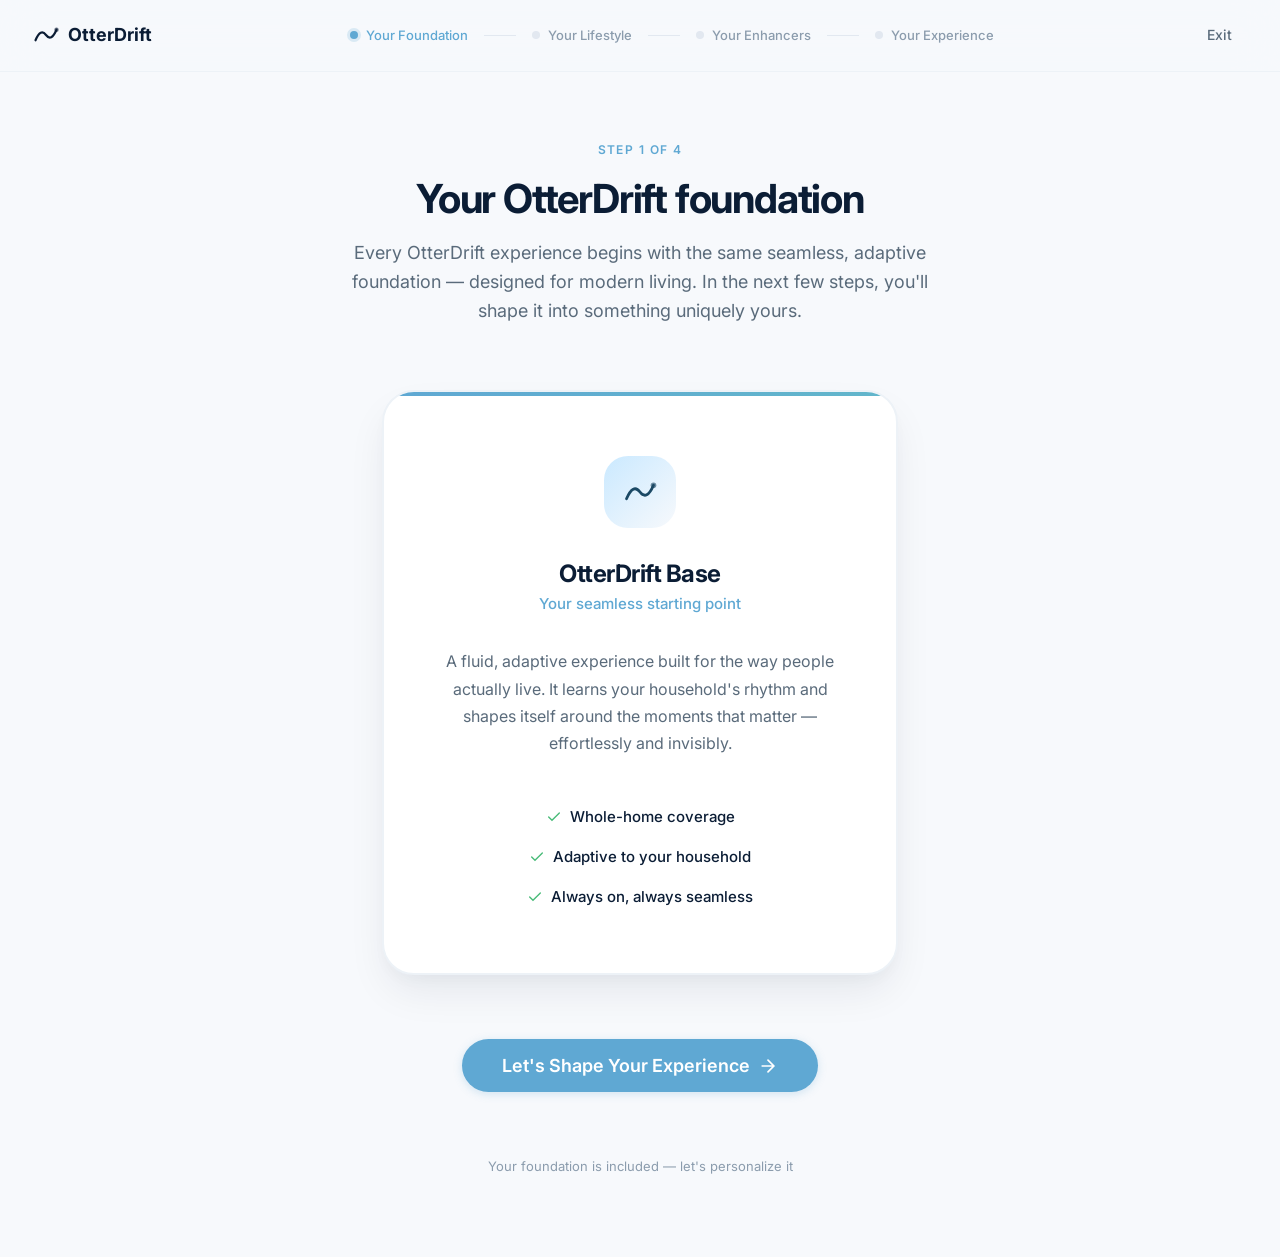
==== commit f4f8f8ee: "Consolidate to single base plan, hide addon pricing, add Apple Pay - Replace 4 base plans (Explorer," ====
--- a/build.html
+++ b/build.html
@@ -26,7 +26,7 @@
     <div class="build-nav__progress" id="progressNav">
       <div class="build-nav__step build-nav__step--active" data-step="1">
         <span class="build-nav__step-dot"></span>
-        <span class="build-nav__step-text">Your Base</span>
+        <span class="build-nav__step-text">Your Foundation</span>
       </div>
       <div class="build-nav__separator"></div>
       <div class="build-nav__step" data-step="2">
@@ -54,102 +54,63 @@
   <div class="build-flow" id="buildFlow">
 
     <!-- ==============================
-         STEP 1: Choose Your Base
+         STEP 1: Your Foundation
          ============================== -->
     <div class="build-step build-step--active" id="step1" data-step="1">
       <div class="build-step__header">
         <span class="build-step__overline">Step 1 of 4</span>
-        <h1 class="build-step__title">Start with your base experience</h1>
+        <h1 class="build-step__title">Your OtterDrift foundation</h1>
         <p class="build-step__subtitle">
-          How does your household flow? Choose the starting point that best reflects the way you live.
+          Every OtterDrift experience begins with the same seamless, adaptive foundation — designed for modern living. In the next few steps, you'll shape it into something uniquely yours.
         </p>
       </div>
 
-      <div class="base-grid" id="baseGrid">
-
-        <!-- Explorer Base -->
-        <div class="base-card base-card--explorer" data-base="explorer" data-price="59">
-          <div class="base-card__check">
-            <svg viewBox="0 0 24 24" fill="none" stroke="currentColor" stroke-width="3" stroke-linecap="round" stroke-linejoin="round" width="14" height="14">
-              <polyline points="20 6 9 17 4 12"/>
+      <div class="foundation-intro">
+        <div class="foundation-card">
+          <div class="foundation-card__glow"></div>
+          <div class="foundation-card__icon">
+            <svg viewBox="0 0 32 32" fill="none">
+              <path d="M4 22 Q10 8 16 16 Q22 24 28 10" stroke="currentColor" stroke-width="2.5" stroke-linecap="round" fill="none"/>
+              <circle cx="28" cy="10" r="2.5" fill="currentColor" opacity="0.6"/>
             </svg>
           </div>
-          <span class="base-card__icon">🌊</span>
-          <h3 class="base-card__name">Explorer Base</h3>
-          <p class="base-card__tagline">Everyday digital flow</p>
-          <p class="base-card__desc">
-            The world is at your fingertips. Browse, connect, and explore with an effortless experience that keeps up with your curiosity. For those who want their digital life to simply work.
+          <h3 class="foundation-card__name">OtterDrift Base</h3>
+          <p class="foundation-card__tagline">Your seamless starting point</p>
+          <p class="foundation-card__desc">
+            A fluid, adaptive experience built for the way people actually live. It learns your household's rhythm and shapes itself around the moments that matter — effortlessly and invisibly.
           </p>
-          <div class="base-card__price">
-            Starting at <strong>$59</strong>/mo
-          </div>
-        </div>
-
-        <!-- Creator Base -->
-        <div class="base-card base-card--creator" data-base="creator" data-price="79">
-          <div class="base-card__check">
-            <svg viewBox="0 0 24 24" fill="none" stroke="currentColor" stroke-width="3" stroke-linecap="round" stroke-linejoin="round" width="14" height="14">
-              <polyline points="20 6 9 17 4 12"/>
-            </svg>
-          </div>
-          <span class="base-card__icon">✦</span>
-          <h3 class="base-card__name">Creator Base</h3>
-          <p class="base-card__tagline">Work, sharing, and focus</p>
-          <p class="base-card__desc">
-            Your ideas deserve uninterrupted flow. Whether you're on calls, collaborating across time zones, or deep in creative work — Creator Base gives your ambitions room to breathe.
-          </p>
-          <div class="base-card__price">
-            Starting at <strong>$79</strong>/mo
-          </div>
-        </div>
-
-        <!-- Gather Base -->
-        <div class="base-card base-card--gather" data-base="gather" data-price="89">
-          <div class="base-card__check">
-            <svg viewBox="0 0 24 24" fill="none" stroke="currentColor" stroke-width="3" stroke-linecap="round" stroke-linejoin="round" width="14" height="14">
-              <polyline points="20 6 9 17 4 12"/>
-            </svg>
-          </div>
-          <span class="base-card__icon">🏡</span>
-          <h3 class="base-card__name">Gather Base</h3>
-          <p class="base-card__tagline">Whole-home harmony</p>
-          <p class="base-card__desc">
-            Movie night, homework, video calls, and gaming — all at once. Gather Base keeps everyone in your household flowing together without anyone missing a beat.
-          </p>
-          <div class="base-card__price">
-            Starting at <strong>$89</strong>/mo
-          </div>
-        </div>
-
-        <!-- Zen Base -->
-        <div class="base-card base-card--zen" data-base="zen" data-price="109">
-          <div class="base-card__check">
-            <svg viewBox="0 0 24 24" fill="none" stroke="currentColor" stroke-width="3" stroke-linecap="round" stroke-linejoin="round" width="14" height="14">
-              <polyline points="20 6 9 17 4 12"/>
-            </svg>
-          </div>
-          <span class="base-card__icon">🍃</span>
-          <h3 class="base-card__name">Zen Base</h3>
-          <p class="base-card__tagline">Complete peace of mind</p>
-          <p class="base-card__desc">
-            The ultimate in digital serenity. Every device protected, every connection balanced, every moment at ease. For those who believe their digital life should feel as peaceful as their home.
-          </p>
-          <div class="base-card__price">
-            Starting at <strong>$109</strong>/mo
-          </div>
-        </div>
-
+          <div class="foundation-card__features">
+            <div class="foundation-feature">
+              <svg viewBox="0 0 24 24" fill="none" stroke="currentColor" stroke-width="2" stroke-linecap="round" width="16" height="16">
+                <polyline points="20 6 9 17 4 12"/>
+              </svg>
+              Whole-home coverage
+            </div>
+            <div class="foundation-feature">
+              <svg viewBox="0 0 24 24" fill="none" stroke="currentColor" stroke-width="2" stroke-linecap="round" width="16" height="16">
+                <polyline points="20 6 9 17 4 12"/>
+              </svg>
+              Adaptive to your household
+            </div>
+            <div class="foundation-feature">
+              <svg viewBox="0 0 24 24" fill="none" stroke="currentColor" stroke-width="2" stroke-linecap="round" width="16" height="16">
+                <polyline points="20 6 9 17 4 12"/>
+              </svg>
+              Always on, always seamless
+            </div>
+          </div>
+        </div>
       </div>
 
       <div class="build-actions">
-        <button class="btn btn--primary btn--large" id="step1Next" disabled>
-          Continue
+        <button class="btn btn--primary btn--large" id="step1Next">
+          Let's Shape Your Experience
           <svg class="btn__icon" viewBox="0 0 24 24" fill="none" stroke="currentColor" stroke-width="2" stroke-linecap="round">
             <path d="M5 12h14M12 5l7 7-7 7"/>
           </svg>
         </button>
       </div>
-      <p class="build-hint" id="step1Hint">Select a base experience to continue</p>
+      <p class="build-hint" id="step1Hint">Your foundation is included — let's personalize it</p>
     </div>
 
     <!-- ==============================
@@ -253,7 +214,6 @@
             <span class="enhancer-card__icon">🌀</span>
             <h4 class="enhancer-card__name">Intelligent flow management</h4>
             <p class="enhancer-card__desc">Your connection learns your rhythm and adapts — prioritizing what matters, when it matters.</p>
-            <p class="enhancer-card__price">+$10/mo</p>
           </div>
 
           <div class="enhancer-card" data-enhancer="digital-safety" data-enhancer-price="10">
@@ -265,7 +225,6 @@
             <span class="enhancer-card__icon">🛡️</span>
             <h4 class="enhancer-card__name">Digital safety &amp; protection</h4>
             <p class="enhancer-card__desc">A protective layer that keeps threats away from every device in your home — invisibly and automatically.</p>
-            <p class="enhancer-card__price">+$10/mo</p>
           </div>
 
           <div class="enhancer-card" data-enhancer="guest-access" data-enhancer-price="5">
@@ -277,7 +236,6 @@
             <span class="enhancer-card__icon">👋</span>
             <h4 class="enhancer-card__name">Guest access control</h4>
             <p class="enhancer-card__desc">Welcome visitors with seamless, separated access — no sharing passwords, no worries.</p>
-            <p class="enhancer-card__price">+$5/mo</p>
           </div>
 
           <div class="enhancer-card" data-enhancer="priority-support" data-enhancer-price="15">
@@ -289,7 +247,6 @@
             <span class="enhancer-card__icon">💬</span>
             <h4 class="enhancer-card__name">Priority human support</h4>
             <p class="enhancer-card__desc">Real people, not automated responses. A dedicated expert is always just a call away when you need guidance.</p>
-            <p class="enhancer-card__price">+$15/mo</p>
           </div>
 
           <div class="enhancer-card" data-enhancer="quiet-focus" data-enhancer-price="5">
@@ -301,7 +258,6 @@
             <span class="enhancer-card__icon">🌙</span>
             <h4 class="enhancer-card__name">Quiet &amp; focus modes</h4>
             <p class="enhancer-card__desc">Schedule distraction-free windows for work, sleep, or family time. Your home follows your lead.</p>
-            <p class="enhancer-card__price">+$5/mo</p>
           </div>
 
         </div>
@@ -354,7 +310,7 @@
 
             <!-- Base -->
             <div class="summary__section">
-              <p class="summary__section-label">Your base experience</p>
+              <p class="summary__section-label">Your foundation</p>
               <div class="summary__base" id="summaryBase">
                 <!-- Dynamically populated -->
               </div>
@@ -388,7 +344,18 @@
           <!-- Checkout -->
           <div class="summary__checkout">
             <button class="summary__checkout-btn" id="checkoutBtn">
-              Begin My OtterDrift Experience
+              Begin My Experience
+            </button>
+            <div class="summary__checkout-divider">
+              <span>or</span>
+            </div>
+            <button class="apple-pay-btn" id="applePayBtn" aria-label="Buy with Apple Pay">
+              <span class="apple-pay-btn__text">Buy with</span>
+              <svg class="apple-pay-btn__logo" viewBox="0 0 165.521 46.836" xmlns="http://www.w3.org/2000/svg">
+                <path d="M150.698 0H14.823c-.566 0-1.133 0-1.698.003-.477.004-.953.009-1.43.022-1.039.028-2.087.09-3.113.274a10.51 10.51 0 0 0-2.958.975 9.932 9.932 0 0 0-4.35 4.35 10.463 10.463 0 0 0-.975 2.96C.113 9.611.052 10.658.024 11.696a70.22 70.22 0 0 0-.022 1.43C0 13.69 0 14.256 0 14.823v17.19c0 .567 0 1.132.002 1.699.003.476.009.953.022 1.43.028 1.036.09 2.084.275 3.11a10.46 10.46 0 0 0 .974 2.96 9.897 9.897 0 0 0 1.83 2.52 9.874 9.874 0 0 0 2.52 1.83c.947.483 1.917.79 2.96.977 1.025.183 2.073.245 3.112.273.477.011.953.017 1.43.02.565.004 1.132.004 1.698.004h135.875c.565 0 1.132 0 1.697-.004.476-.003.954-.009 1.431-.02 1.037-.028 2.085-.09 3.113-.273a10.478 10.478 0 0 0 2.958-.977 9.955 9.955 0 0 0 4.35-4.35c.483-.947.789-1.917.974-2.96.186-1.026.246-2.074.274-3.11.013-.477.02-.954.022-1.43.004-.567.004-1.132.004-1.699V14.824c0-.567 0-1.133-.004-1.699a63.067 63.067 0 0 0-.022-1.429c-.028-1.038-.088-2.085-.274-3.112a10.4 10.4 0 0 0-.974-2.96 9.94 9.94 0 0 0-4.35-4.35A10.52 10.52 0 0 0 156.939.3c-1.028-.185-2.076-.246-3.113-.274a71.362 71.362 0 0 0-1.431-.022C151.83 0 151.263 0 150.698 0z" fill="#000"/>
+                <path d="M150.698 3.532l1.672.003c.452.003.905.008 1.36.021.793.022 1.719.065 2.583.22.75.135 1.38.34 1.984.648a6.392 6.392 0 0 1 2.804 2.807c.306.6.51 1.226.645 1.983.154.854.197 1.783.218 2.58.013.45.019.9.02 1.36.005.557.005 1.113.005 1.671v17.19c0 .558 0 1.114-.004 1.682-.002.45-.008.9-.02 1.35-.022.796-.065 1.725-.221 2.589a6.855 6.855 0 0 1-.645 1.975 6.397 6.397 0 0 1-2.808 2.807c-.6.306-1.228.511-1.971.645-.881.157-1.847.2-2.574.22-.457.01-.912.017-1.379.019-.555.004-1.113.004-1.669.004H14.801c-.013 0-.025 0-.037 0-.543 0-1.1 0-1.66-.004a68.03 68.03 0 0 1-1.35-.02c-.735-.02-1.7-.062-2.587-.22a6.857 6.857 0 0 1-1.975-.646 6.19 6.19 0 0 1-1.633-1.169 6.19 6.19 0 0 1-1.169-1.633 6.78 6.78 0 0 1-.646-1.983c-.156-.863-.2-1.788-.22-2.578a66.088 66.088 0 0 1-.02-1.355l-.003-1.327V14.474l.002-.349.002-1.325c.002-.45.008-.905.02-1.357.022-.792.065-1.717.222-2.587a6.757 6.757 0 0 1 .646-1.976 6.2 6.2 0 0 1 1.17-1.634 6.395 6.395 0 0 1 1.632-1.168 6.857 6.857 0 0 1 1.976-.646c.863-.156 1.79-.2 2.585-.22a65.61 65.61 0 0 1 1.353-.02L14.8 3.53l.022.001h135.875z" fill="#FFF"/>
+                <path d="M43.508 31.787c-.684.025-1.233-.413-1.659-.867-.464-.523-.822-1.107-1.12-1.72a12.688 12.688 0 0 1-1.098-4.018c-.123-1.286-.075-2.575.263-3.833.265-.953.654-1.846 1.275-2.622.544-.674 1.2-1.162 2.06-1.28.602-.082 1.16.06 1.695.277.474.196.927.428 1.413.59.27.09.546.107.82.025.426-.127.822-.336 1.225-.521.502-.233 1.025-.406 1.594-.384.656.023 1.229.24 1.73.61.39.288.713.641.99 1.038l.038.056c-.052.035-.102.072-.155.105-.49.31-.912.701-1.248 1.178-.497.707-.74 1.498-.772 2.35-.04 1.023.238 1.937.846 2.748.363.482.82.862 1.368 1.127.082.042.168.074.253.112l-.01.038a6.294 6.294 0 0 1-.375.886c-.36.723-.8 1.402-1.345 2.007-.388.43-.814.817-1.348 1.063-.6.277-1.215.32-1.844.1a5.16 5.16 0 0 0-1.1-.322c-.477-.086-.94-.027-1.4.103-.36.102-.697.257-1.038.398-.234.098-.474.178-.722.226-.37.065-.746.08-1.087-.013zM45.587 13.254c.04-.508.148-.996.37-1.457.342-.712.82-1.31 1.447-1.788a4.456 4.456 0 0 1 2.396-.961c.039.45-.008.893-.143 1.33-.173.558-.444 1.065-.81 1.516-.398.492-.882.886-1.46 1.157-.46.214-.943.343-1.456.39a2.97 2.97 0 0 1-.344-.187zM78.727 34.265h-2.429l-1.334-4.188h-4.633l-1.27 4.188h-2.365l4.588-14.263h2.828zm-4.15-5.906l-1.636-5.063-.199-.755h-.043c-.043.215-.109.478-.199.755l-1.659 5.063zM89.858 29.03c0 1.735-.467 3.098-1.399 4.091-.84.89-1.884 1.334-3.131 1.334-1.343 0-2.307-.482-2.893-1.442h-.043v5.344h-2.3V27.438c0-1.092-.029-2.212-.086-3.36h2.021l.129 1.613h.043c.746-1.214 1.882-1.82 3.405-1.82 1.204 0 2.208.478 3.011 1.434.805.957 1.207 2.218 1.207 3.783zm-2.343.086c0-1.006-.228-1.838-.684-2.496-.498-.686-1.163-1.028-1.996-1.028-.566 0-1.08.19-1.539.562-.46.375-.763.868-.905 1.477-.072.287-.108.522-.108.7v1.728c0 .752.232 1.386.698 1.904.466.518 1.072.777 1.82.777.863 0 1.534-.333 2.013-1 .48-.667.72-1.553.72-2.66zM101.445 29.03c0 1.735-.467 3.098-1.398 4.091-.84.89-1.884 1.334-3.131 1.334-1.343 0-2.308-.482-2.894-1.442h-.043v5.344h-2.299V27.438c0-1.092-.029-2.212-.086-3.36h2.02l.13 1.613h.043c.745-1.214 1.881-1.82 3.404-1.82 1.204 0 2.208.478 3.012 1.434.804.957 1.206 2.218 1.206 3.783zm-2.343.086c0-1.006-.228-1.838-.684-2.496-.499-.686-1.163-1.028-1.997-1.028-.565 0-1.079.19-1.538.562-.46.375-.764.868-.906 1.477-.072.287-.108.522-.108.7v1.728c0 .752.233 1.386.698 1.904.466.518 1.073.777 1.82.777.863 0 1.535-.333 2.014-1 .479-.667.719-1.553.719-2.66zM114.428 30.323c0 1.205-.42 2.184-1.26 2.936-.924.828-2.21 1.242-3.86 1.242-1.518 0-2.734-.294-3.65-.882l.523-1.92c.99.602 2.077.903 3.26.903.863 0 1.534-.195 2.013-.585.48-.39.72-.912.72-1.563 0-.586-.2-1.079-.598-1.477-.398-.399-1.063-.77-1.997-1.113-2.534-.93-3.8-2.29-3.8-4.08 0-1.163.434-2.113 1.302-2.85.867-.736 2.023-1.105 3.466-1.105 1.29 0 2.365.225 3.218.676l-.563 1.878c-.796-.437-1.695-.655-2.698-.655-.808 0-1.44.198-1.897.59-.385.35-.577.777-.577 1.278 0 .572.22 1.044.661 1.414.384.342 1.085.713 2.105 1.113 1.248.488 2.172 1.058 2.772 1.712.6.654.9 1.468.9 2.443zM121.938 25.762h-2.534v4.96c0 1.262.443 1.893 1.328 1.893.408 0 .746-.035 1.014-.105l.064 1.75c-.452.168-1.046.253-1.782.253-.906 0-1.613-.277-2.12-.83-.507-.554-.76-1.483-.76-2.786v-5.178h-1.51v-1.727h1.51v-1.899l2.256-.677v2.576h2.534zM133.07 29.073c0 1.58-.452 2.876-1.356 3.89-.948 1.042-2.208 1.562-3.78 1.562-1.518 0-2.727-.5-3.628-1.499-.9-.999-1.35-2.261-1.35-3.788 0-1.593.463-2.898 1.392-3.912.929-1.014 2.178-1.52 3.746-1.52 1.518 0 2.74.5 3.67 1.498.886.97 1.33 2.224 1.33 3.738zm-2.386.051c0-.946-.205-1.755-.613-2.428-.48-.812-1.163-1.219-2.05-1.219-.916 0-1.613.407-2.092 1.219-.408.673-.613 1.497-.613 2.471 0 .946.205 1.755.613 2.428.494.812 1.184 1.219 2.07 1.219.873 0 1.557-.414 2.05-1.24.42-.688.63-1.504.63-2.45zM141.288 25.988c-.228-.042-.47-.064-.726-.064-.808 0-1.432.305-1.876.912-.384.537-.577 1.214-.577 2.035v5.394h-2.299l.021-7.04c0-1.19-.028-2.274-.085-3.254h2l.085 1.97h.064c.242-.674.622-1.214 1.14-1.62a2.747 2.747 0 0 1 1.659-.548c.213 0 .405.014.577.042v2.173zM151.932 28.723a4.6 4.6 0 0 1-.129 1.099h-6.906c.028 1.078.38 1.9 1.056 2.47.613.502 1.41.754 2.386.754.986 0 1.887-.157 2.698-.472l.35 1.6c-.948.414-2.07.62-3.363.62-1.556 0-2.778-.458-3.666-1.371-.888-.914-1.332-2.14-1.332-3.677 0-1.508.414-2.764 1.244-3.768.869-1.071 2.042-1.607 3.519-1.607 1.45 0 2.549.536 3.297 1.607.59.844.886 1.89.886 3.14zm-2.191-.635c.014-.72-.143-1.34-.472-1.862-.422-.672-1.07-1.008-1.94-1.008-.794 0-1.442.328-1.94.979-.408.522-.65 1.149-.727 1.878h5.08z" fill="#000"/>
+              </svg>
             </button>
           </div>
 
@@ -471,11 +438,24 @@
           </div>
         </div>
 
-        <div class="build-actions" style="padding-top: var(--space-xl);">
+        <div class="build-actions" style="padding-top: var(--space-xl); flex-direction: column; gap: var(--space-md);">
           <button class="btn btn--primary btn--large" id="submitOrder" style="width: 100%; max-width: 400px;">
             Complete My Experience
             <svg class="btn__icon" viewBox="0 0 24 24" fill="none" stroke="currentColor" stroke-width="2" stroke-linecap="round">
               <polyline points="20 6 9 17 4 12"/>
+            </svg>
+          </button>
+          <div class="checkout-divider" style="display: flex; align-items: center; gap: var(--space-md); width: 100%; max-width: 400px;">
+            <div style="flex: 1; height: 1px; background: var(--color-border);"></div>
+            <span style="font-size: 0.8125rem; color: var(--color-text-light);">or</span>
+            <div style="flex: 1; height: 1px; background: var(--color-border);"></div>
+          </div>
+          <button class="apple-pay-btn" id="applePayBtnCheckout" aria-label="Buy with Apple Pay" style="width: 100%; max-width: 400px;">
+            <span class="apple-pay-btn__text">Buy with</span>
+            <svg class="apple-pay-btn__logo" viewBox="0 0 165.521 46.836" xmlns="http://www.w3.org/2000/svg">
+              <path d="M150.698 0H14.823c-.566 0-1.133 0-1.698.003-.477.004-.953.009-1.43.022-1.039.028-2.087.09-3.113.274a10.51 10.51 0 0 0-2.958.975 9.932 9.932 0 0 0-4.35 4.35 10.463 10.463 0 0 0-.975 2.96C.113 9.611.052 10.658.024 11.696a70.22 70.22 0 0 0-.022 1.43C0 13.69 0 14.256 0 14.823v17.19c0 .567 0 1.132.002 1.699.003.476.009.953.022 1.43.028 1.036.09 2.084.275 3.11a10.46 10.46 0 0 0 .974 2.96 9.897 9.897 0 0 0 1.83 2.52 9.874 9.874 0 0 0 2.52 1.83c.947.483 1.917.79 2.96.977 1.025.183 2.073.245 3.112.273.477.011.953.017 1.43.02.565.004 1.132.004 1.698.004h135.875c.565 0 1.132 0 1.697-.004.476-.003.954-.009 1.431-.02 1.037-.028 2.085-.09 3.113-.273a10.478 10.478 0 0 0 2.958-.977 9.955 9.955 0 0 0 4.35-4.35c.483-.947.789-1.917.974-2.96.186-1.026.246-2.074.274-3.11.013-.477.02-.954.022-1.43.004-.567.004-1.132.004-1.699V14.824c0-.567 0-1.133-.004-1.699a63.067 63.067 0 0 0-.022-1.429c-.028-1.038-.088-2.085-.274-3.112a10.4 10.4 0 0 0-.974-2.96 9.94 9.94 0 0 0-4.35-4.35A10.52 10.52 0 0 0 156.939.3c-1.028-.185-2.076-.246-3.113-.274a71.362 71.362 0 0 0-1.431-.022C151.83 0 151.263 0 150.698 0z" fill="#000"/>
+              <path d="M150.698 3.532l1.672.003c.452.003.905.008 1.36.021.793.022 1.719.065 2.583.22.75.135 1.38.34 1.984.648a6.392 6.392 0 0 1 2.804 2.807c.306.6.51 1.226.645 1.983.154.854.197 1.783.218 2.58.013.45.019.9.02 1.36.005.557.005 1.113.005 1.671v17.19c0 .558 0 1.114-.004 1.682-.002.45-.008.9-.02 1.35-.022.796-.065 1.725-.221 2.589a6.855 6.855 0 0 1-.645 1.975 6.397 6.397 0 0 1-2.808 2.807c-.6.306-1.228.511-1.971.645-.881.157-1.847.2-2.574.22-.457.01-.912.017-1.379.019-.555.004-1.113.004-1.669.004H14.801c-.013 0-.025 0-.037 0-.543 0-1.1 0-1.66-.004a68.03 68.03 0 0 1-1.35-.02c-.735-.02-1.7-.062-2.587-.22a6.857 6.857 0 0 1-1.975-.646 6.19 6.19 0 0 1-1.633-1.169 6.19 6.19 0 0 1-1.169-1.633 6.78 6.78 0 0 1-.646-1.983c-.156-.863-.2-1.788-.22-2.578a66.088 66.088 0 0 1-.02-1.355l-.003-1.327V14.474l.002-.349.002-1.325c.002-.45.008-.905.02-1.357.022-.792.065-1.717.222-2.587a6.757 6.757 0 0 1 .646-1.976 6.2 6.2 0 0 1 1.17-1.634 6.395 6.395 0 0 1 1.632-1.168 6.857 6.857 0 0 1 1.976-.646c.863-.156 1.79-.2 2.585-.22a65.61 65.61 0 0 1 1.353-.02L14.8 3.53l.022.001h135.875z" fill="#FFF"/>
+              <path d="M43.508 31.787c-.684.025-1.233-.413-1.659-.867-.464-.523-.822-1.107-1.12-1.72a12.688 12.688 0 0 1-1.098-4.018c-.123-1.286-.075-2.575.263-3.833.265-.953.654-1.846 1.275-2.622.544-.674 1.2-1.162 2.06-1.28.602-.082 1.16.06 1.695.277.474.196.927.428 1.413.59.27.09.546.107.82.025.426-.127.822-.336 1.225-.521.502-.233 1.025-.406 1.594-.384.656.023 1.229.24 1.73.61.39.288.713.641.99 1.038l.038.056c-.052.035-.102.072-.155.105-.49.31-.912.701-1.248 1.178-.497.707-.74 1.498-.772 2.35-.04 1.023.238 1.937.846 2.748.363.482.82.862 1.368 1.127.082.042.168.074.253.112l-.01.038a6.294 6.294 0 0 1-.375.886c-.36.723-.8 1.402-1.345 2.007-.388.43-.814.817-1.348 1.063-.6.277-1.215.32-1.844.1a5.16 5.16 0 0 0-1.1-.322c-.477-.086-.94-.027-1.4.103-.36.102-.697.257-1.038.398-.234.098-.474.178-.722.226-.37.065-.746.08-1.087-.013zM45.587 13.254c.04-.508.148-.996.37-1.457.342-.712.82-1.31 1.447-1.788a4.456 4.456 0 0 1 2.396-.961c.039.45-.008.893-.143 1.33-.173.558-.444 1.065-.81 1.516-.398.492-.882.886-1.46 1.157-.46.214-.943.343-1.456.39a2.97 2.97 0 0 1-.344-.187zM78.727 34.265h-2.429l-1.334-4.188h-4.633l-1.27 4.188h-2.365l4.588-14.263h2.828zm-4.15-5.906l-1.636-5.063-.199-.755h-.043c-.043.215-.109.478-.199.755l-1.659 5.063zM89.858 29.03c0 1.735-.467 3.098-1.399 4.091-.84.89-1.884 1.334-3.131 1.334-1.343 0-2.307-.482-2.893-1.442h-.043v5.344h-2.3V27.438c0-1.092-.029-2.212-.086-3.36h2.021l.129 1.613h.043c.746-1.214 1.882-1.82 3.405-1.82 1.204 0 2.208.478 3.011 1.434.805.957 1.207 2.218 1.207 3.783zm-2.343.086c0-1.006-.228-1.838-.684-2.496-.498-.686-1.163-1.028-1.996-1.028-.566 0-1.08.19-1.539.562-.46.375-.763.868-.905 1.477-.072.287-.108.522-.108.7v1.728c0 .752.232 1.386.698 1.904.466.518 1.072.777 1.82.777.863 0 1.534-.333 2.013-1 .48-.667.72-1.553.72-2.66zM101.445 29.03c0 1.735-.467 3.098-1.398 4.091-.84.89-1.884 1.334-3.131 1.334-1.343 0-2.308-.482-2.894-1.442h-.043v5.344h-2.299V27.438c0-1.092-.029-2.212-.086-3.36h2.02l.13 1.613h.043c.745-1.214 1.881-1.82 3.404-1.82 1.204 0 2.208.478 3.012 1.434.804.957 1.206 2.218 1.206 3.783zm-2.343.086c0-1.006-.228-1.838-.684-2.496-.499-.686-1.163-1.028-1.997-1.028-.565 0-1.079.19-1.538.562-.46.375-.764.868-.906 1.477-.072.287-.108.522-.108.7v1.728c0 .752.233 1.386.698 1.904.466.518 1.073.777 1.82.777.863 0 1.535-.333 2.014-1 .479-.667.719-1.553.719-2.66zM114.428 30.323c0 1.205-.42 2.184-1.26 2.936-.924.828-2.21 1.242-3.86 1.242-1.518 0-2.734-.294-3.65-.882l.523-1.92c.99.602 2.077.903 3.26.903.863 0 1.534-.195 2.013-.585.48-.39.72-.912.72-1.563 0-.586-.2-1.079-.598-1.477-.398-.399-1.063-.77-1.997-1.113-2.534-.93-3.8-2.29-3.8-4.08 0-1.163.434-2.113 1.302-2.85.867-.736 2.023-1.105 3.466-1.105 1.29 0 2.365.225 3.218.676l-.563 1.878c-.796-.437-1.695-.655-2.698-.655-.808 0-1.44.198-1.897.59-.385.35-.577.777-.577 1.278 0 .572.22 1.044.661 1.414.384.342 1.085.713 2.105 1.113 1.248.488 2.172 1.058 2.772 1.712.6.654.9 1.468.9 2.443zM121.938 25.762h-2.534v4.96c0 1.262.443 1.893 1.328 1.893.408 0 .746-.035 1.014-.105l.064 1.75c-.452.168-1.046.253-1.782.253-.906 0-1.613-.277-2.12-.83-.507-.554-.76-1.483-.76-2.786v-5.178h-1.51v-1.727h1.51v-1.899l2.256-.677v2.576h2.534zM133.07 29.073c0 1.58-.452 2.876-1.356 3.89-.948 1.042-2.208 1.562-3.78 1.562-1.518 0-2.727-.5-3.628-1.499-.9-.999-1.35-2.261-1.35-3.788 0-1.593.463-2.898 1.392-3.912.929-1.014 2.178-1.52 3.746-1.52 1.518 0 2.74.5 3.67 1.498.886.97 1.33 2.224 1.33 3.738zm-2.386.051c0-.946-.205-1.755-.613-2.428-.48-.812-1.163-1.219-2.05-1.219-.916 0-1.613.407-2.092 1.219-.408.673-.613 1.497-.613 2.471 0 .946.205 1.755.613 2.428.494.812 1.184 1.219 2.07 1.219.873 0 1.557-.414 2.05-1.24.42-.688.63-1.504.63-2.45zM141.288 25.988c-.228-.042-.47-.064-.726-.064-.808 0-1.432.305-1.876.912-.384.537-.577 1.214-.577 2.035v5.394h-2.299l.021-7.04c0-1.19-.028-2.274-.085-3.254h2l.085 1.97h.064c.242-.674.622-1.214 1.14-1.62a2.747 2.747 0 0 1 1.659-.548c.213 0 .405.014.577.042v2.173zM151.932 28.723a4.6 4.6 0 0 1-.129 1.099h-6.906c.028 1.078.38 1.9 1.056 2.47.613.502 1.41.754 2.386.754.986 0 1.887-.157 2.698-.472l.35 1.6c-.948.414-2.07.62-3.363.62-1.556 0-2.778-.458-3.666-1.371-.888-.914-1.332-2.14-1.332-3.677 0-1.508.414-2.764 1.244-3.768.869-1.071 2.042-1.607 3.519-1.607 1.45 0 2.549.536 3.297 1.607.59.844.886 1.89.886 3.14zm-2.191-.635c.014-.72-.143-1.34-.472-1.862-.422-.672-1.07-1.008-1.94-1.008-.794 0-1.442.328-1.94.979-.408.522-.65 1.149-.727 1.878h5.08z" fill="#000"/>
             </svg>
           </button>
         </div>
--- a/css/style.css
+++ b/css/style.css
@@ -1210,6 +1210,168 @@
   color: var(--color-text);
 }
 
+/* ---------- Build: Foundation Intro ---------- */
+.foundation-intro {
+  max-width: 580px;
+  margin: 0 auto;
+  padding: 0 var(--space-xl);
+}
+
+.foundation-card {
+  background: var(--color-surface);
+  border-radius: var(--radius-2xl);
+  padding: var(--space-3xl) var(--space-2xl);
+  box-shadow: var(--shadow-xl);
+  text-align: center;
+  position: relative;
+  overflow: hidden;
+  border: 2px solid var(--color-border-light);
+}
+
+.foundation-card__glow {
+  position: absolute;
+  top: 0;
+  left: 0;
+  right: 0;
+  height: 4px;
+  background: linear-gradient(90deg, var(--color-accent), var(--color-highlight), var(--color-accent));
+  background-size: 200% 100%;
+  animation: glowShift 4s ease infinite;
+}
+
+@keyframes glowShift {
+  0%, 100% { background-position: 0% 50%; }
+  50% { background-position: 100% 50%; }
+}
+
+.foundation-card__icon {
+  width: 72px;
+  height: 72px;
+  margin: 0 auto var(--space-xl);
+  display: flex;
+  align-items: center;
+  justify-content: center;
+  border-radius: var(--radius-xl);
+  background: linear-gradient(135deg, var(--color-warm), var(--color-background));
+  color: var(--color-secondary);
+}
+
+.foundation-card__icon svg {
+  width: 36px;
+  height: 36px;
+}
+
+.foundation-card__name {
+  font-size: 1.5rem;
+  font-weight: 700;
+  color: var(--color-text);
+  margin-bottom: var(--space-xs);
+}
+
+.foundation-card__tagline {
+  font-size: 0.9375rem;
+  font-weight: 500;
+  color: var(--color-accent);
+  margin-bottom: var(--space-xl);
+}
+
+.foundation-card__desc {
+  font-size: 1rem;
+  color: var(--color-text-secondary);
+  line-height: 1.7;
+  max-width: 440px;
+  margin: 0 auto var(--space-2xl);
+}
+
+.foundation-card__features {
+  display: flex;
+  flex-direction: column;
+  align-items: center;
+  gap: var(--space-md);
+}
+
+.foundation-feature {
+  display: flex;
+  align-items: center;
+  gap: var(--space-sm);
+  font-size: 0.9375rem;
+  font-weight: 500;
+  color: var(--color-text);
+}
+
+.foundation-feature svg {
+  color: var(--color-success);
+  flex-shrink: 0;
+}
+
+/* ---------- Apple Pay Button ---------- */
+.summary__checkout-divider {
+  display: flex;
+  align-items: center;
+  gap: var(--space-md);
+  padding: var(--space-md) 0;
+}
+
+.summary__checkout-divider::before,
+.summary__checkout-divider::after {
+  content: '';
+  flex: 1;
+  height: 1px;
+  background: var(--color-border);
+}
+
+.summary__checkout-divider span {
+  font-size: 0.8125rem;
+  color: var(--color-text-light);
+  flex-shrink: 0;
+}
+
+.apple-pay-btn {
+  width: 100%;
+  display: flex;
+  align-items: center;
+  justify-content: center;
+  gap: var(--space-sm);
+  padding: 0.875rem;
+  border-radius: var(--radius-lg);
+  background: #000000;
+  color: #FFFFFF;
+  border: none;
+  cursor: pointer;
+  transition: all var(--transition-base);
+  position: relative;
+  overflow: hidden;
+}
+
+.apple-pay-btn:hover {
+  background: #1a1a1a;
+  transform: translateY(-2px);
+  box-shadow: 0 8px 24px rgba(0, 0, 0, 0.2);
+}
+
+.apple-pay-btn__text {
+  font-size: 1rem;
+  font-weight: 500;
+  color: #FFFFFF;
+}
+
+.apple-pay-btn__logo {
+  height: 20px;
+  width: auto;
+}
+
+.apple-pay-btn__logo path:first-child {
+  fill: transparent;
+}
+
+.apple-pay-btn__logo path:nth-child(2) {
+  fill: transparent;
+}
+
+.apple-pay-btn__logo path:last-child {
+  fill: #FFFFFF;
+}
+
 /* ---------- Build: Personalization Selections ---------- */
 .personalization-section {
   max-width: var(--container-max);
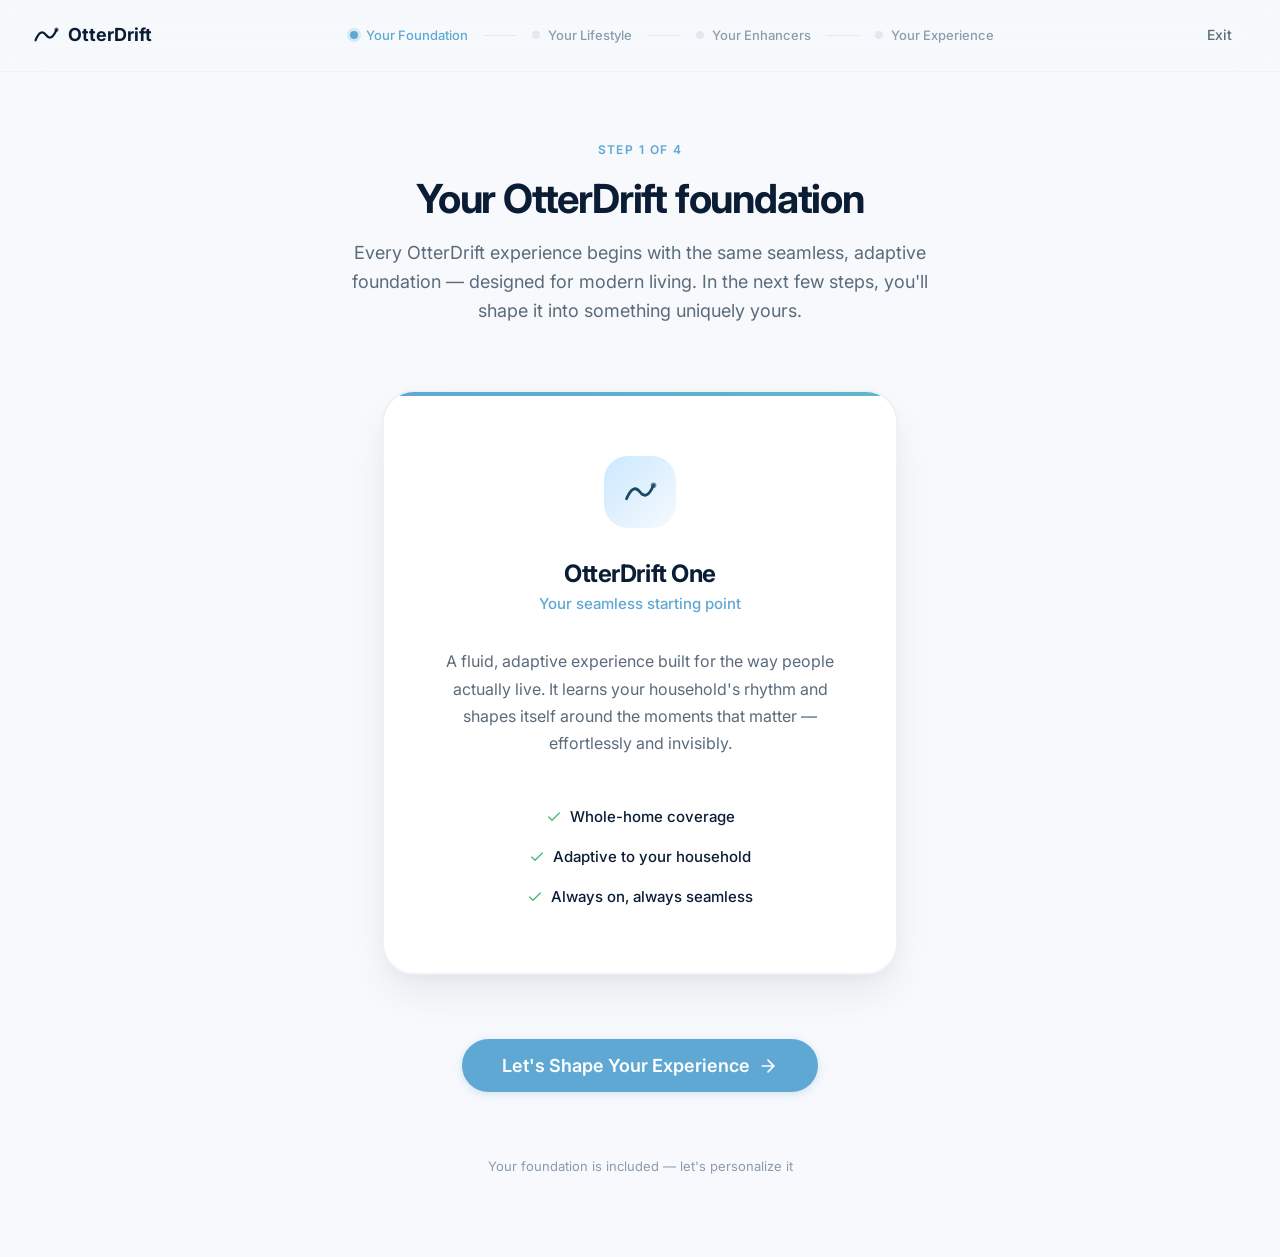
==== commit fd92c888: "Rename OtterDrift Base to OtterDrift One https://claude.ai/code/session_01Ri9eYwkJRDaafie5acrWKc" ====
--- a/build.html
+++ b/build.html
@@ -74,7 +74,7 @@
               <circle cx="28" cy="10" r="2.5" fill="currentColor" opacity="0.6"/>
             </svg>
           </div>
-          <h3 class="foundation-card__name">OtterDrift Base</h3>
+          <h3 class="foundation-card__name">OtterDrift One</h3>
           <p class="foundation-card__tagline">Your seamless starting point</p>
           <p class="foundation-card__desc">
             A fluid, adaptive experience built for the way people actually live. It learns your household's rhythm and shapes itself around the moments that matter — effortlessly and invisibly.
@@ -238,15 +238,15 @@
             <p class="enhancer-card__desc">Welcome visitors with seamless, separated access — no sharing passwords, no worries.</p>
           </div>
 
-          <div class="enhancer-card" data-enhancer="priority-support" data-enhancer-price="15">
+          <div class="enhancer-card" data-enhancer="extended-reach" data-enhancer-price="15">
             <div class="enhancer-card__check">
               <svg viewBox="0 0 24 24" fill="none" stroke="currentColor" stroke-width="3" stroke-linecap="round" width="12" height="12">
                 <polyline points="20 6 9 17 4 12"/>
               </svg>
             </div>
-            <span class="enhancer-card__icon">💬</span>
-            <h4 class="enhancer-card__name">Priority human support</h4>
-            <p class="enhancer-card__desc">Real people, not automated responses. A dedicated expert is always just a call away when you need guidance.</p>
+            <span class="enhancer-card__icon">🌳</span>
+            <h4 class="enhancer-card__name">Outdoor &amp; extended reach</h4>
+            <p class="enhancer-card__desc">Extend your seamless experience beyond your walls — to the backyard, garage, patio, or anywhere on your property.</p>
           </div>
 
           <div class="enhancer-card" data-enhancer="quiet-focus" data-enhancer-price="5">
